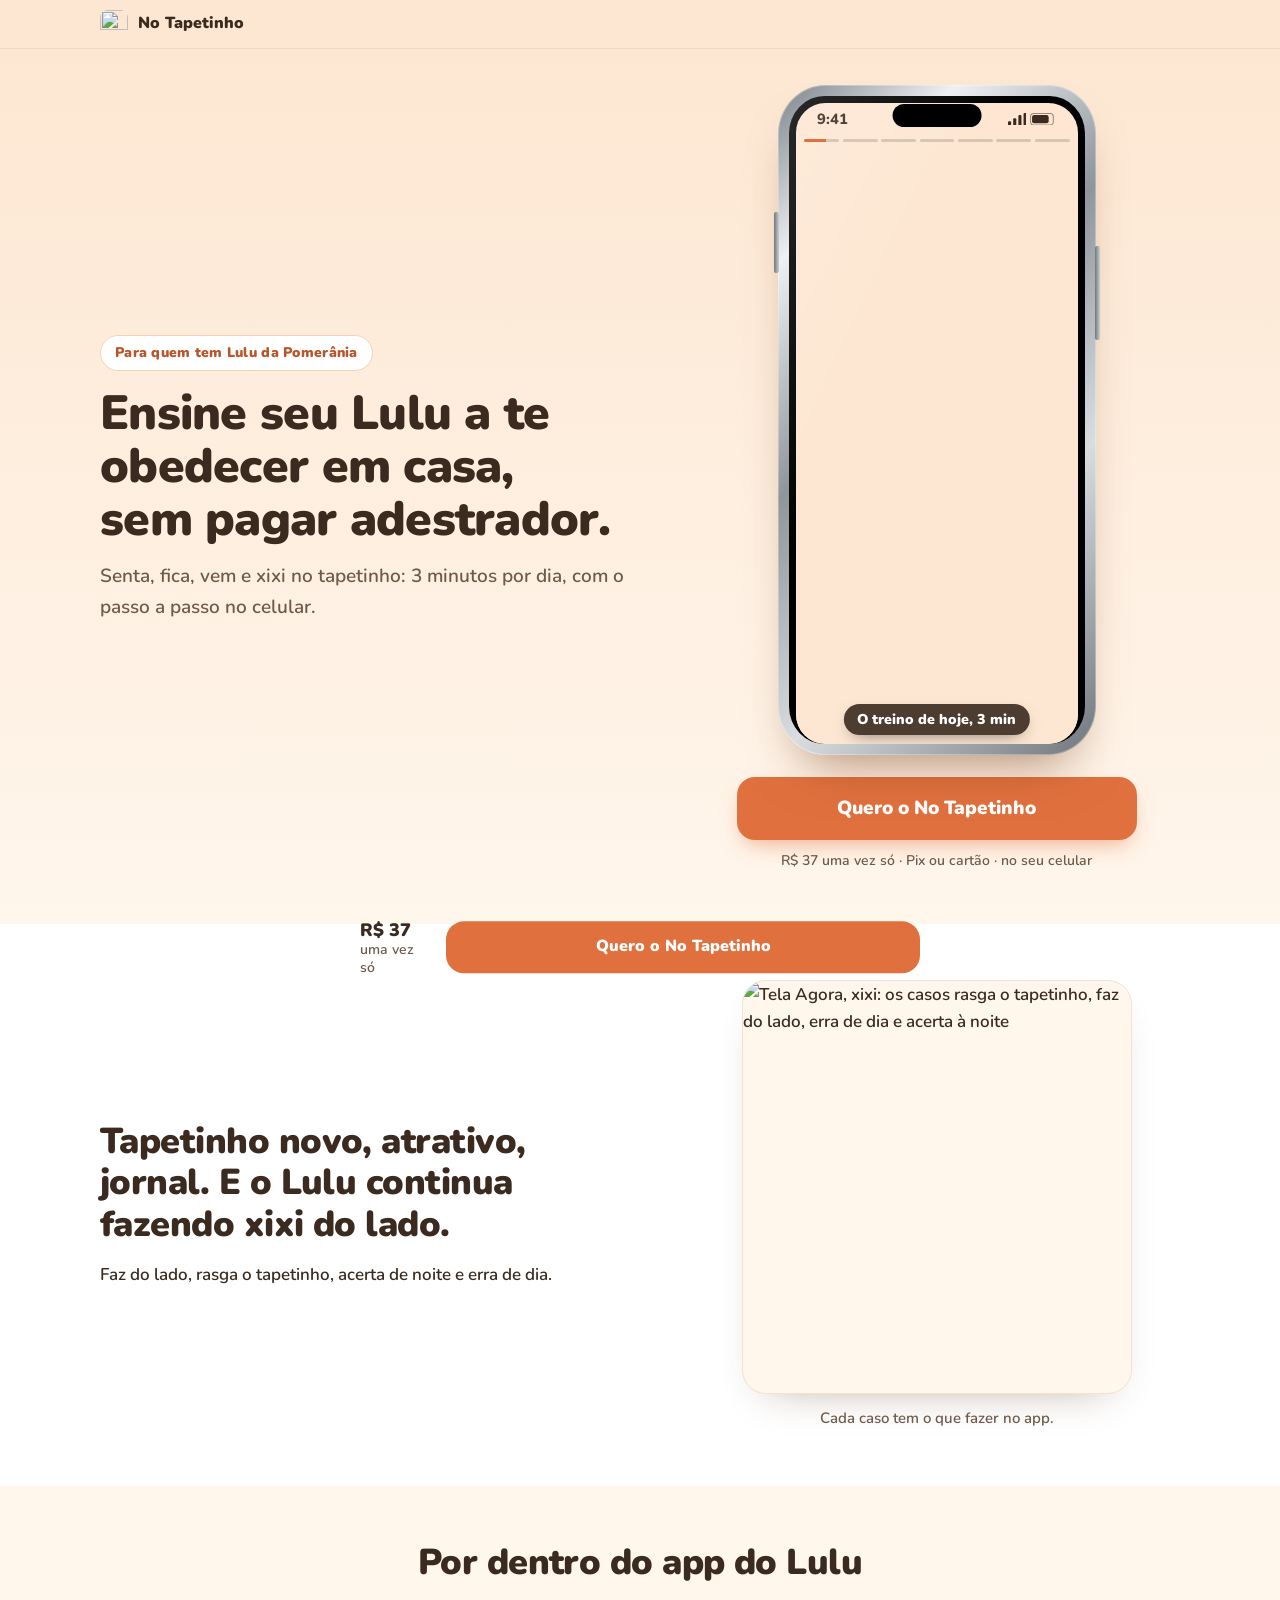
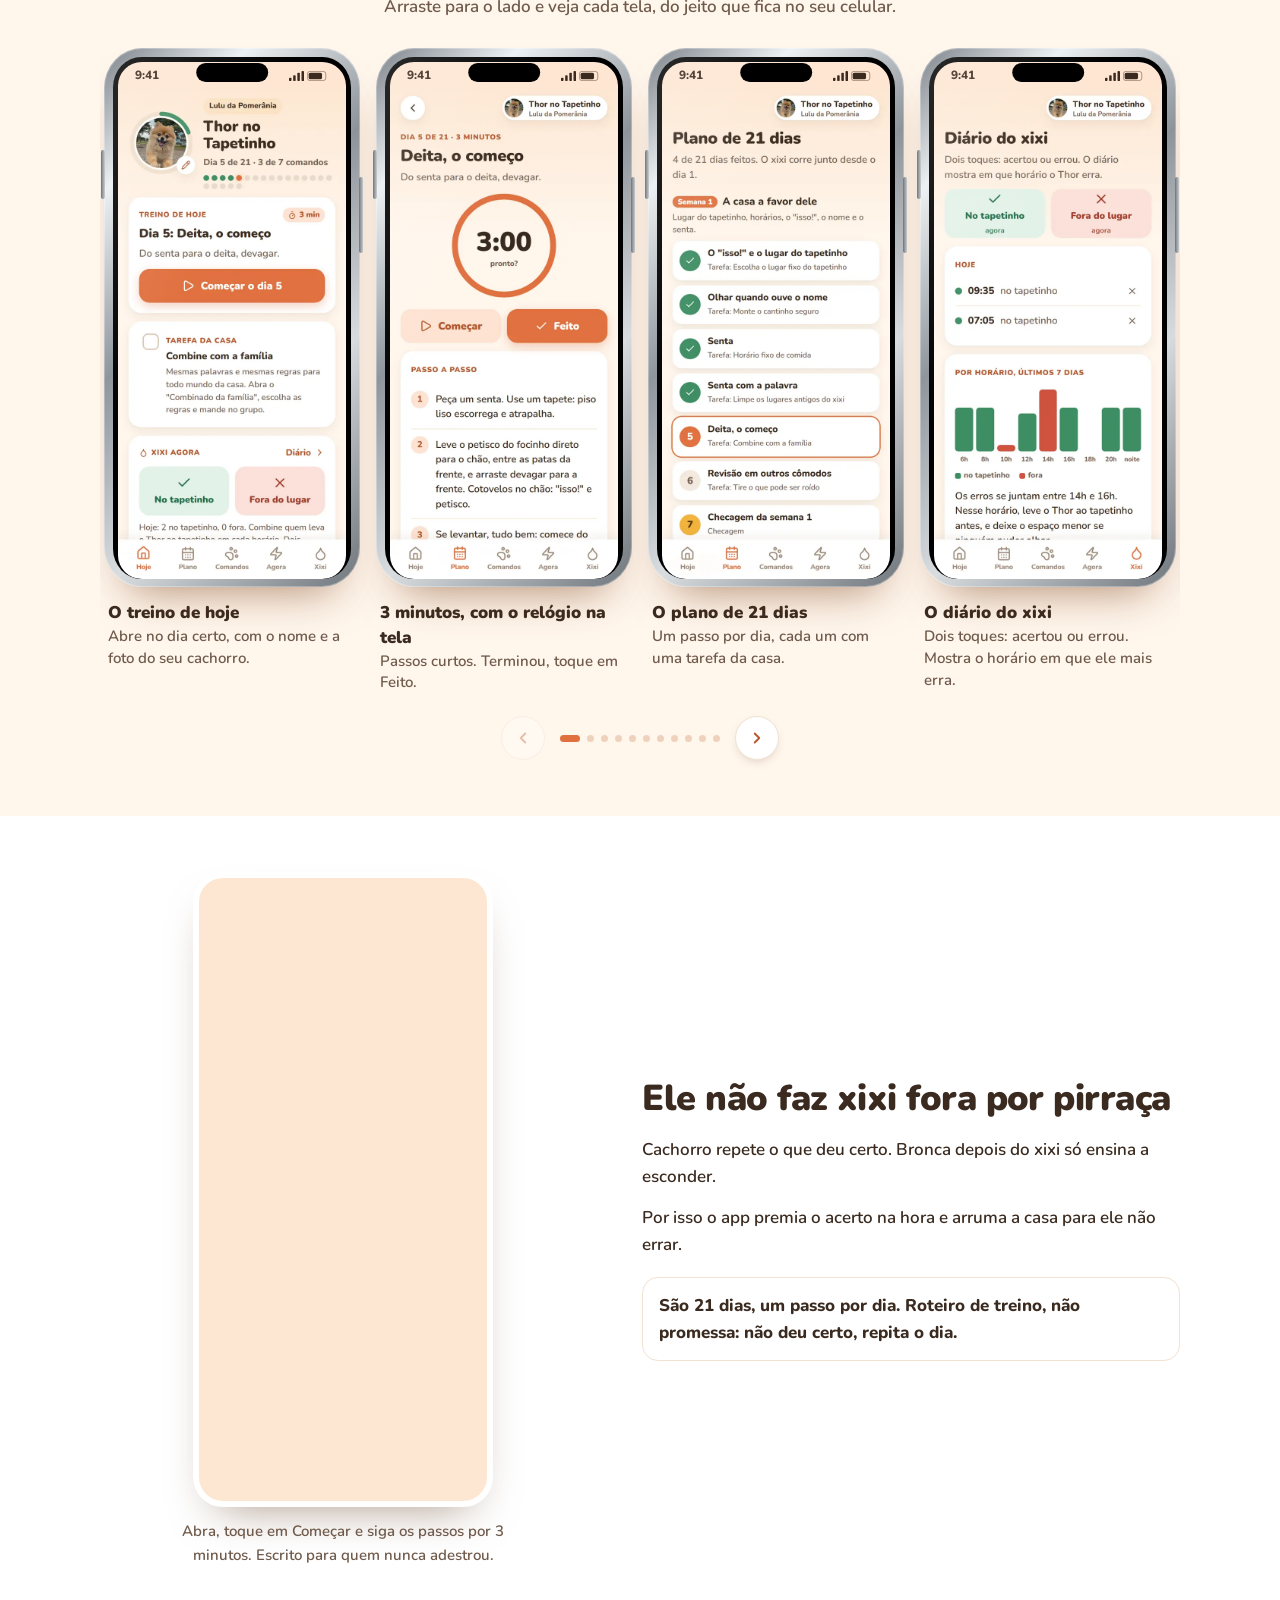
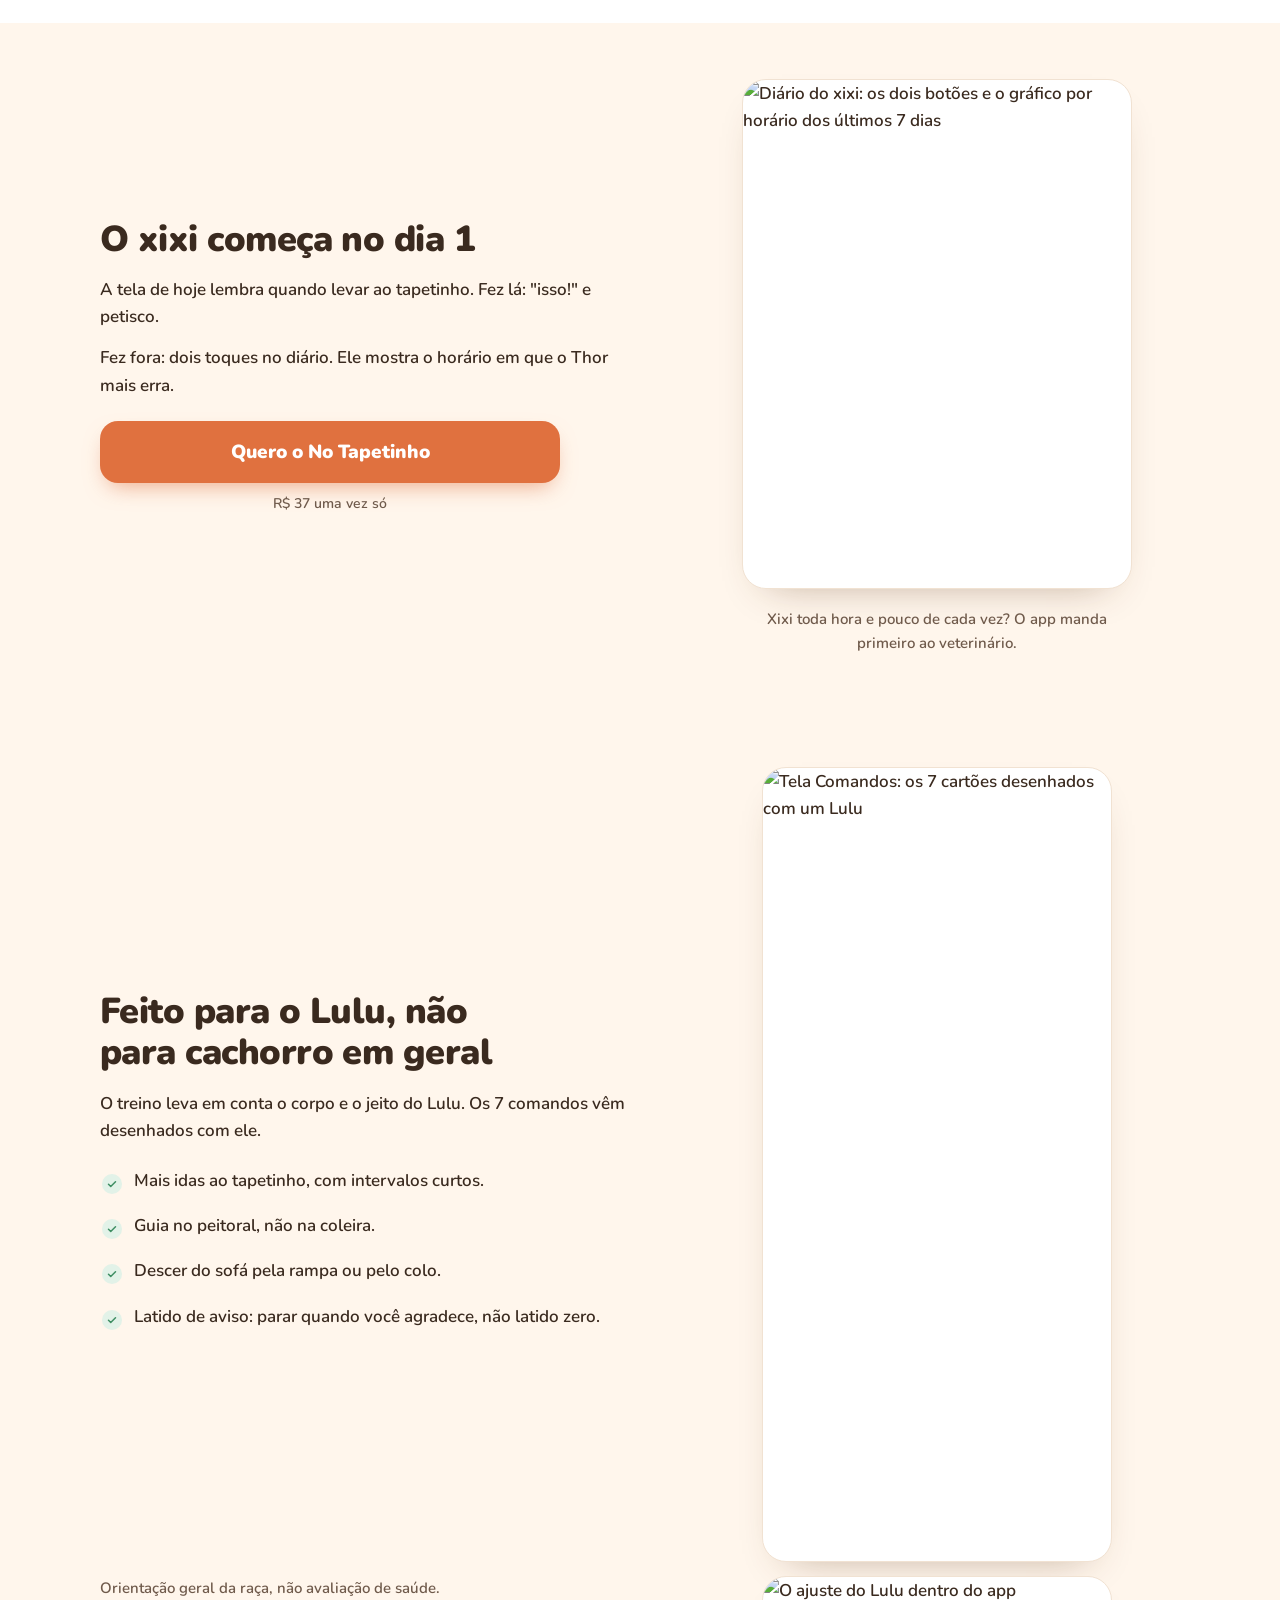
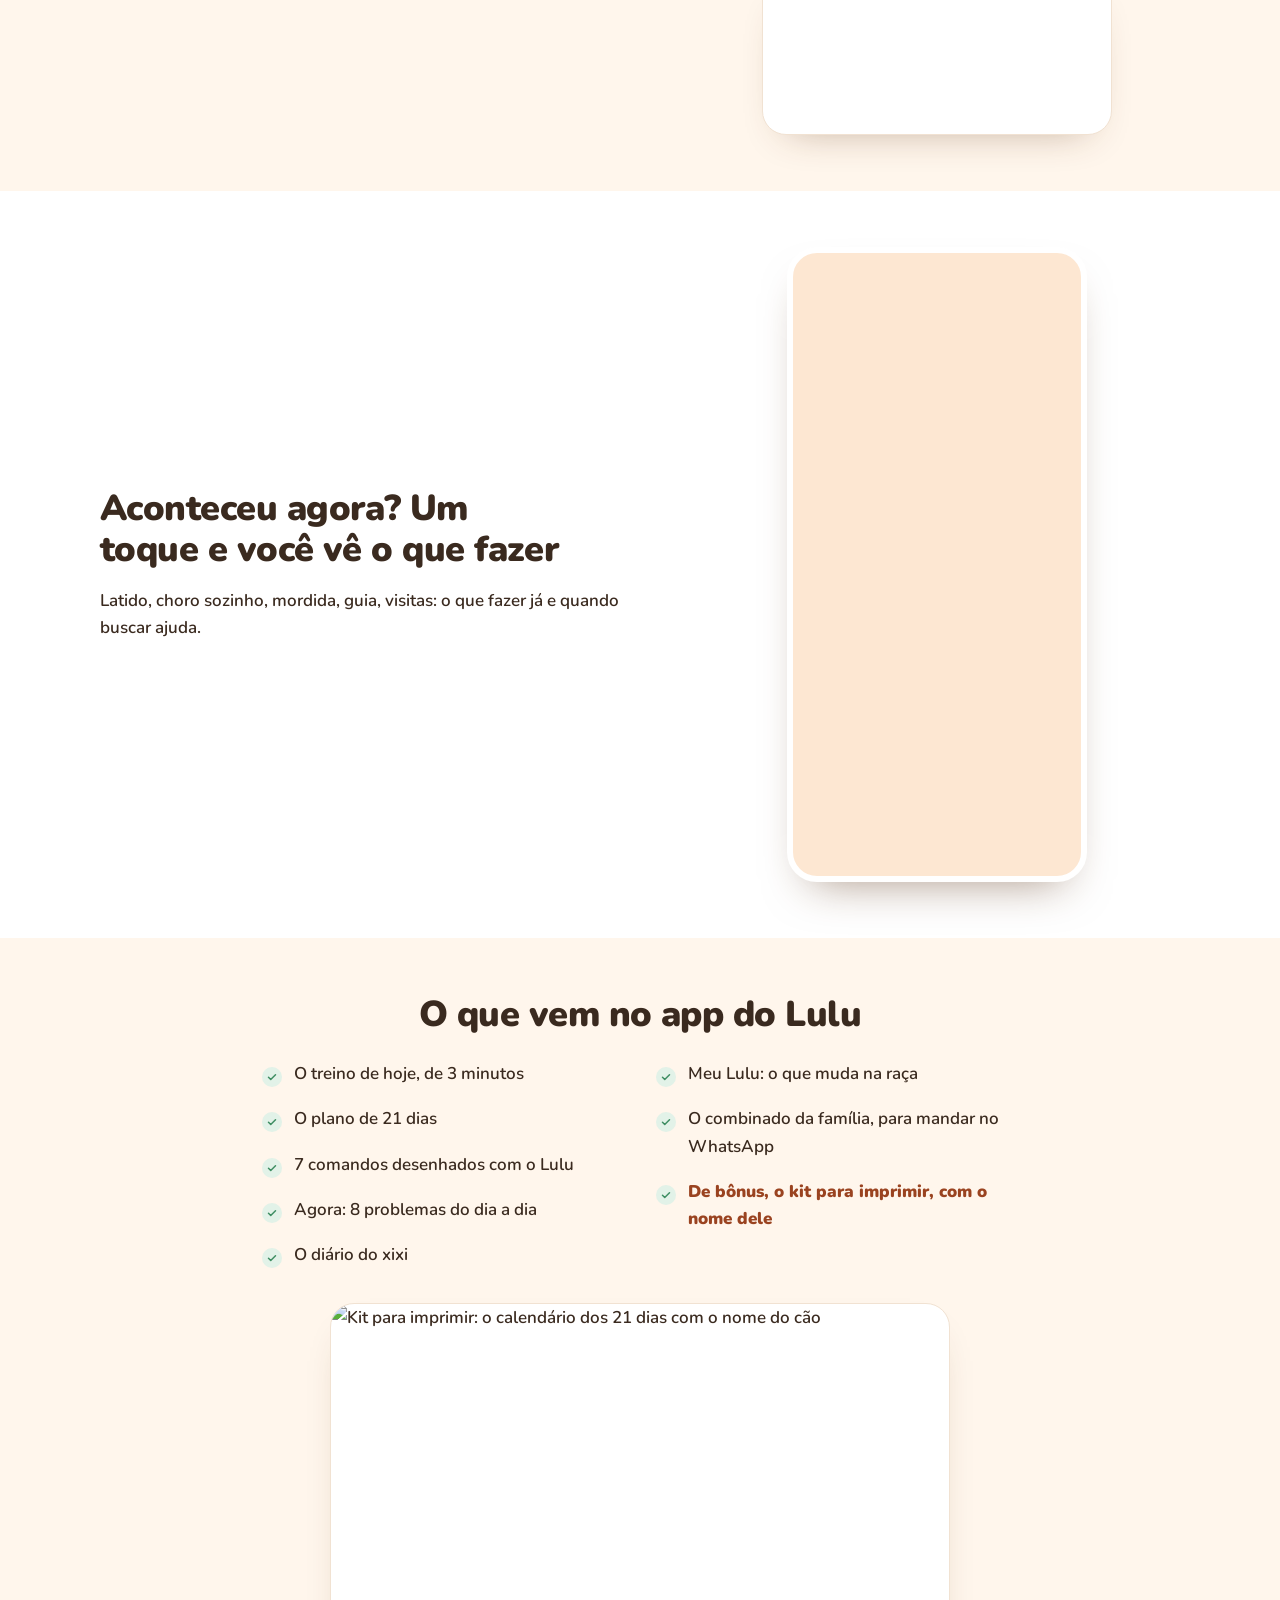
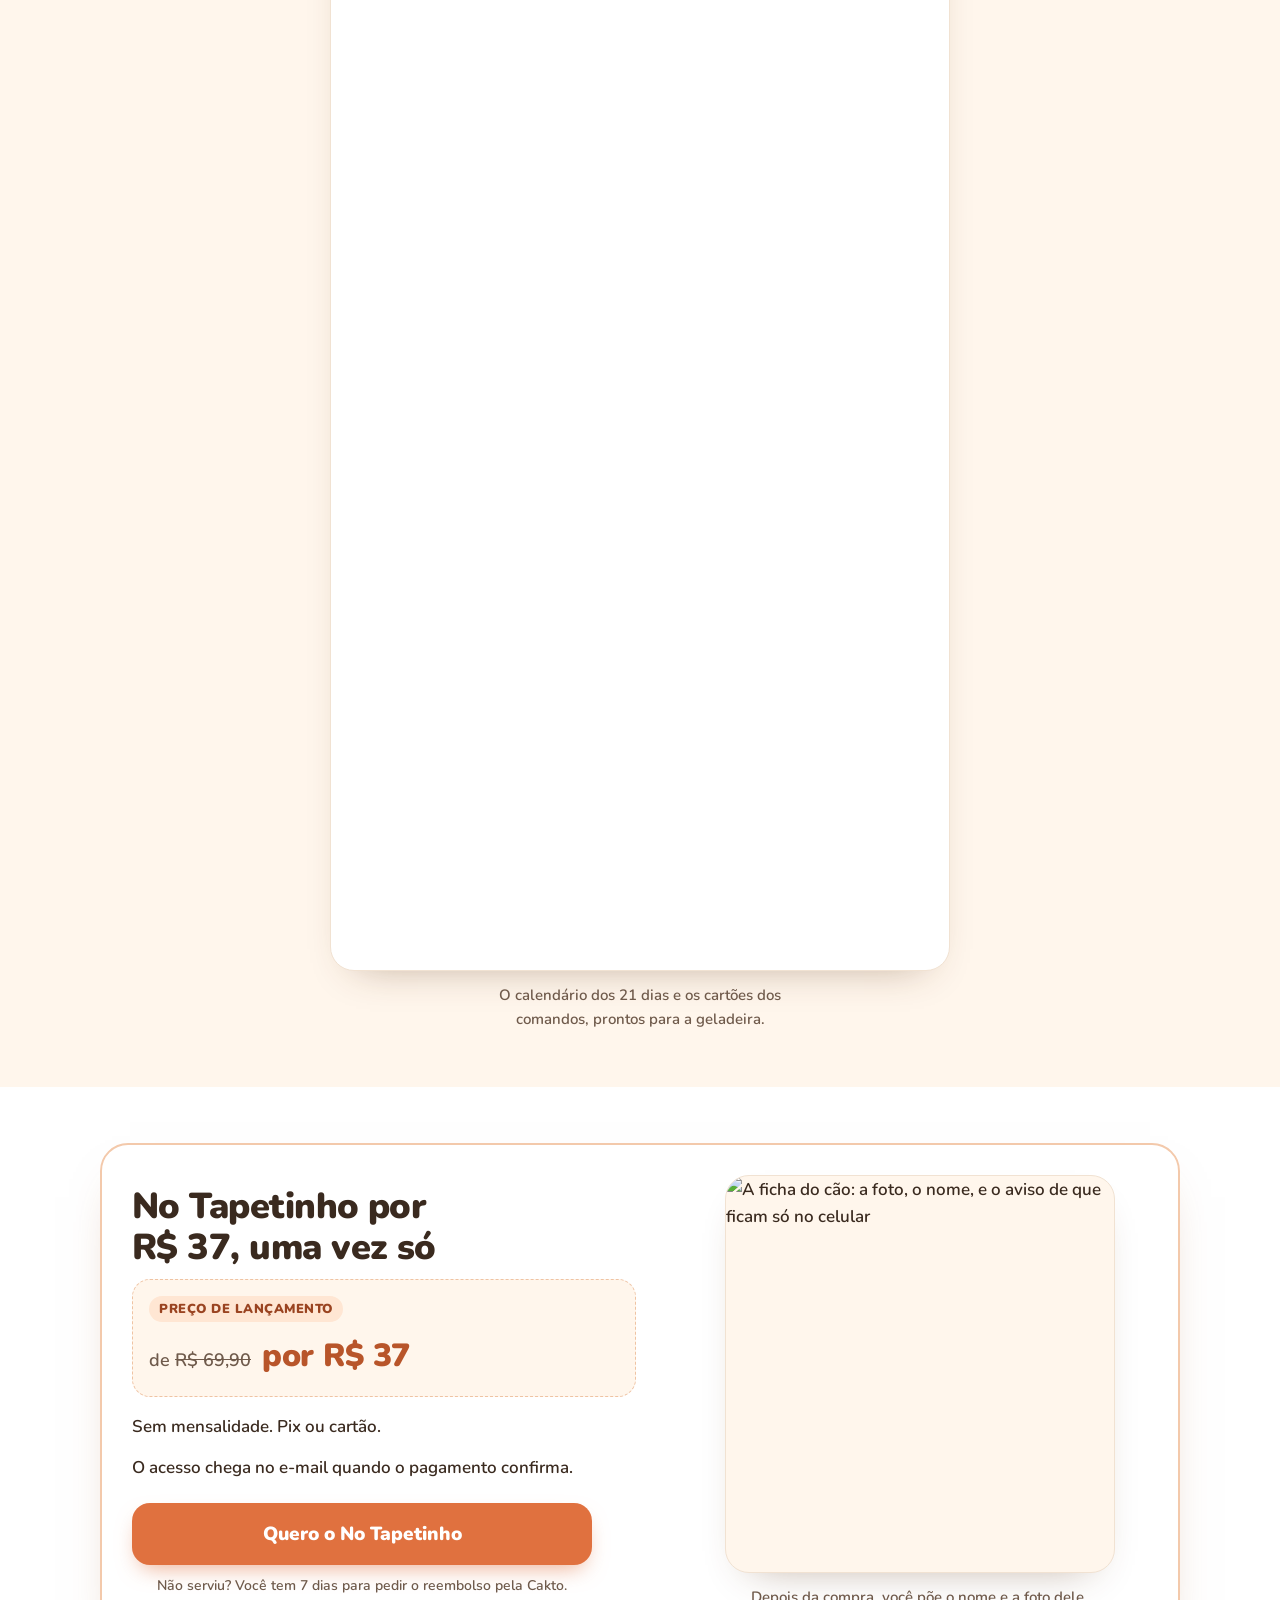
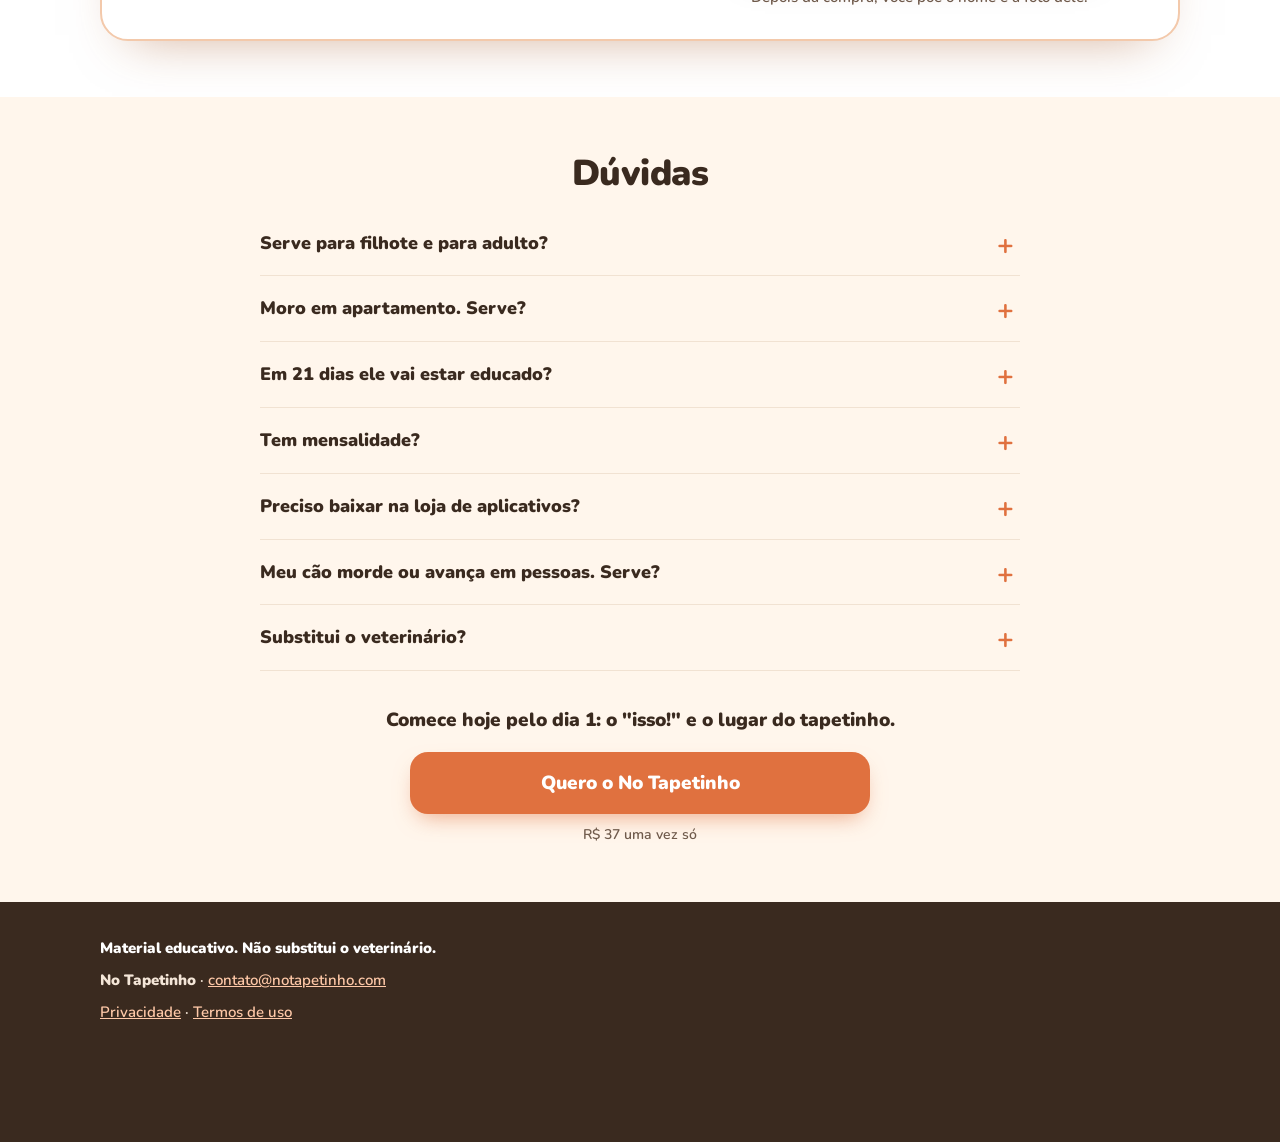
==== lulu/index.html @ 1a629ed8 "Headline de obediência, story do app no topo e trilho com 11 telas nas 4 raças" ====
<!doctype html>
<html lang="pt-BR">
<head>
<meta charset="utf-8">
<meta name="viewport" content="width=device-width, initial-scale=1">
<title>No Tapetinho · Lulu</title>
<meta name="description" content="Senta, fica, vem e xixi no tapetinho: 3 minutos por dia, com o passo a passo no celular.">
<link rel="icon" type="image/svg+xml" href="../img/favicon.svg">
<link rel="icon" type="image/png" sizes="32x32" href="../img/favicon-32.png">
<link rel="apple-touch-icon" sizes="180x180" href="../img/apple-touch-180.png">
<link rel="preload" as="image" href="../img/lulu/video-dia-capa.webp" fetchpriority="high">
<link rel="preconnect" href="https://fonts.googleapis.com"><link rel="preconnect" href="https://fonts.gstatic.com" crossorigin>
<link href="https://fonts.googleapis.com/css2?family=Nunito:wght@600;700;800;900&display=swap" rel="stylesheet">
<script>!function(f,b,e,v,n,t,s){if(f.fbq)return;n=f.fbq=function(){n.callMethod?n.callMethod.apply(n,arguments):n.queue.push(arguments)};if(!f._fbq)f._fbq=n;n.push=n;n.loaded=!0;n.version='2.0';n.queue=[];t=b.createElement(e);t.async=!0;t.src=v;s=b.getElementsByTagName(e)[0];s.parentNode.insertBefore(t,s)}(window,document,'script','https://connect.facebook.net/en_US/fbevents.js');fbq('init','4621816201469916');fbq('track','PageView');</script>
<noscript><img height="1" width="1" style="display:none" alt="" src="https://www.facebook.com/tr?id=4621816201469916&ev=PageView&noscript=1"></noscript>
<script async src="https://painel.labofertas.com/api/lp/script?k=7c65ca17fb0c624457cb6c87d1063a69"></script>
<link rel="stylesheet" href="../estilo.css">
</head>
<body>
<header class="barra"><div class="wrap"><img src="../img/icone-64.png" width="28" height="28" alt=""><span>No Tapetinho</span></div></header>
<main>
<section class="hero"><div class="wrap hero-grade">
 <div class="texto">
  <p class="chapeu">Para quem tem Lulu da Pomerânia</p>
  <h1>Ensine seu Lulu a te obedecer em casa, sem pagar adestrador.</h1>
  <p class="sub">Senta, fica, vem e xixi no tapetinho: 3 minutos por dia, com o passo a passo no celular.</p>
 </div>
 <div class="midia"><div class="story" data-story role="region" aria-roledescription="carrossel" aria-label="O app do Lulu por dentro, em 7 partes"><div class="cel"><div class="vetro"><span class="isola"></span><div class="stato"><span>9:41</span><i><svg viewBox="0 0 18 12" fill="currentColor" aria-hidden="true"><rect x="0" y="8" width="3" height="4" rx="1"/><rect x="5" y="5" width="3" height="7" rx="1"/><rect x="10" y="2" width="3" height="10" rx="1"/><rect x="15" y="0" width="3" height="12" rx="1"/></svg><svg viewBox="0 0 26 12" aria-hidden="true"><rect x=".5" y=".5" width="22" height="11" rx="3" fill="none" stroke="currentColor" opacity=".5"/><rect x="2" y="2" width="16" height="8" rx="2" fill="currentColor"/></svg></i></div>
  <div class="st-tela" tabindex="0" role="button" aria-label="Toque para avançar, segure para pausar">
   <div class="st-barras" aria-hidden="true"><i><b></b></i><i><b></b></i><i><b></b></i><i><b></b></i><i><b></b></i><i><b></b></i><i><b></b></i></div>
   <div class="st-parte on"><div class="st-zoom"><video class="st-midia" data-src="../video/lulu/dia.mp4" poster="../img/lulu/video-dia-capa.webp" width="540" height="1168" muted playsinline preload="none" disablepictureinpicture aria-label="Gravação do app: o dia 5 começa, o relógio conta 3 minutos, os passos aparecem e Feito"></video></div><span class="st-rot">O treino de hoje, 3 min</span></div>
   <div class="st-parte" data-dur="3200"><div class="st-zoom"><img class="st-midia" data-src="../img/lulu/tela-diario.webp" width="600" height="1298" decoding="async" alt="Diário do xixi: os botões No tapetinho e Fora do lugar e o gráfico por horário dos últimos 7 dias"><span class="st-realce" aria-hidden="true" style="left:3.6%;top:53.8%;width:92.8%;height:37.2%"></span></div><span class="st-rot">O xixi anotado em 2 toques</span></div>
   <div class="st-parte" data-dur="3200"><div class="st-zoom"><img class="st-midia" data-src="../img/lulu/tela-xixi.webp" width="600" height="1298" decoding="async" alt="Tela Xixi e cocô fora do lugar: o que fazer agora, em passos numerados"><span class="st-realce" aria-hidden="true" style="left:3.6%;top:15.9%;width:92.8%;height:61.9%"></span></div><span class="st-rot">Xixi fora? O que fazer</span></div>
   <div class="st-parte" data-dur="3200"><div class="st-zoom"><img class="st-midia" data-src="../img/lulu/tela-comandos.webp" width="600" height="1298" decoding="async" alt="Tela Comandos: os cartões desenhados com um Lulu, com os já aprendidos marcados"></div><span class="st-rot">7 comandos com o Lulu</span></div>
   <div class="st-parte" data-dur="3200"><div class="st-zoom"><img class="st-midia" data-src="../img/lulu/tela-senta.webp" width="600" height="1298" decoding="async" alt="Comando Senta: a ilustração e o passo a passo"><span class="st-realce" aria-hidden="true" style="left:3.6%;top:56.9%;width:92.8%;height:34.1%"></span></div><span class="st-rot">Passo a passo de cada um</span></div>
   <div class="st-parte"><div class="st-zoom"><video class="st-midia" data-src="../video/lulu/agora.mp4" poster="../img/lulu/video-agora-capa.webp" width="540" height="1168" muted playsinline preload="none" disablepictureinpicture aria-label="Gravação do app: tela Agora, toque em Late demais e o que fazer aparece"></video></div><span class="st-rot">Latiu? Um toque e pronto</span></div>
   <div class="st-parte" data-dur="3200"><div class="st-zoom"><img class="st-midia" data-src="../img/lulu/tela-kit.webp" width="600" height="1298" decoding="async" alt="Kit para imprimir: o calendário dos 21 dias com o nome e a foto do cão"><span class="st-realce" aria-hidden="true" style="left:3.6%;top:32.1%;width:92.8%;height:58.9%"></span></div><span class="st-rot">Bônus: kit para imprimir</span></div>
  </div></div></div></div></div>
 <div class="cta"><a class="btn" href="https://pay.cakto.com.br/4335byt" data-checkout="lulu">Quero o No Tapetinho</a><p class="micro">R$ 37 uma vez só · Pix ou cartão · no seu celular</p></div>
</div></section>

<section class="s-dor"><div class="wrap grade"><div class="texto"><h2>Tapetinho novo, atrativo, jornal. E o Lulu continua fazendo xixi do lado.</h2><p>Faz do lado, rasga o tapetinho, acerta de noite e erra de dia.</p></div><div class="midia"><figure class="legendada "><div class="shot"><img src="../img/lulu/casos.webp" width="756" height="802" alt="Tela Agora, xixi: os casos rasga o tapetinho, faz do lado, erra de dia e acerta à noite" loading="lazy" decoding="async"></div><figcaption>Cada caso tem o que fazer no app.</figcaption></figure></div></div></section>

<section class="s-telas claro"><div class="wrap">
 <h2 class="centro">Por dentro do app do Lulu</h2><p class="centro telas-p">Arraste para o lado e veja cada tela, do jeito que fica no seu celular.</p>
 <div class="trilho" data-trilho tabindex="0" role="region" aria-label="Telas do app do Lulu">
 <figure class="slide"><div class="cel"><div class="vetro"><span class="isola"></span><div class="stato"><span>9:41</span><i><svg viewBox="0 0 18 12" fill="currentColor" aria-hidden="true"><rect x="0" y="8" width="3" height="4" rx="1"/><rect x="5" y="5" width="3" height="7" rx="1"/><rect x="10" y="2" width="3" height="10" rx="1"/><rect x="15" y="0" width="3" height="12" rx="1"/></svg><svg viewBox="0 0 26 12" aria-hidden="true"><rect x=".5" y=".5" width="22" height="11" rx="3" fill="none" stroke="currentColor" opacity=".5"/><rect x="2" y="2" width="16" height="8" rx="2" fill="currentColor"/></svg></i></div><img class="schermo" src="../img/lulu/tela-hoje.webp" width="600" height="1298" loading="lazy" decoding="async" alt="Tela do app: O treino de hoje"></div></div><figcaption><b>O treino de hoje</b>Abre no dia certo, com o nome e a foto do seu cachorro.</figcaption></figure>
 <figure class="slide"><div class="cel"><div class="vetro"><span class="isola"></span><div class="stato"><span>9:41</span><i><svg viewBox="0 0 18 12" fill="currentColor" aria-hidden="true"><rect x="0" y="8" width="3" height="4" rx="1"/><rect x="5" y="5" width="3" height="7" rx="1"/><rect x="10" y="2" width="3" height="10" rx="1"/><rect x="15" y="0" width="3" height="12" rx="1"/></svg><svg viewBox="0 0 26 12" aria-hidden="true"><rect x=".5" y=".5" width="22" height="11" rx="3" fill="none" stroke="currentColor" opacity=".5"/><rect x="2" y="2" width="16" height="8" rx="2" fill="currentColor"/></svg></i></div><img class="schermo" src="../img/lulu/tela-sessao.webp" width="600" height="1298" loading="lazy" decoding="async" alt="Tela do app: 3 minutos, com o relógio na tela"></div></div><figcaption><b>3 minutos, com o relógio na tela</b>Passos curtos. Terminou, toque em Feito.</figcaption></figure>
 <figure class="slide"><div class="cel"><div class="vetro"><span class="isola"></span><div class="stato"><span>9:41</span><i><svg viewBox="0 0 18 12" fill="currentColor" aria-hidden="true"><rect x="0" y="8" width="3" height="4" rx="1"/><rect x="5" y="5" width="3" height="7" rx="1"/><rect x="10" y="2" width="3" height="10" rx="1"/><rect x="15" y="0" width="3" height="12" rx="1"/></svg><svg viewBox="0 0 26 12" aria-hidden="true"><rect x=".5" y=".5" width="22" height="11" rx="3" fill="none" stroke="currentColor" opacity=".5"/><rect x="2" y="2" width="16" height="8" rx="2" fill="currentColor"/></svg></i></div><img class="schermo" src="../img/lulu/tela-plano.webp" width="600" height="1298" loading="lazy" decoding="async" alt="Tela do app: O plano de 21 dias"></div></div><figcaption><b>O plano de 21 dias</b>Um passo por dia, cada um com uma tarefa da casa.</figcaption></figure>
 <figure class="slide"><div class="cel"><div class="vetro"><span class="isola"></span><div class="stato"><span>9:41</span><i><svg viewBox="0 0 18 12" fill="currentColor" aria-hidden="true"><rect x="0" y="8" width="3" height="4" rx="1"/><rect x="5" y="5" width="3" height="7" rx="1"/><rect x="10" y="2" width="3" height="10" rx="1"/><rect x="15" y="0" width="3" height="12" rx="1"/></svg><svg viewBox="0 0 26 12" aria-hidden="true"><rect x=".5" y=".5" width="22" height="11" rx="3" fill="none" stroke="currentColor" opacity=".5"/><rect x="2" y="2" width="16" height="8" rx="2" fill="currentColor"/></svg></i></div><img class="schermo" src="../img/lulu/tela-diario.webp" width="600" height="1298" loading="lazy" decoding="async" alt="Tela do app: O diário do xixi"></div></div><figcaption><b>O diário do xixi</b>Dois toques: acertou ou errou. Mostra o horário em que ele mais erra.</figcaption></figure>
 <figure class="slide"><div class="cel"><div class="vetro"><span class="isola"></span><div class="stato"><span>9:41</span><i><svg viewBox="0 0 18 12" fill="currentColor" aria-hidden="true"><rect x="0" y="8" width="3" height="4" rx="1"/><rect x="5" y="5" width="3" height="7" rx="1"/><rect x="10" y="2" width="3" height="10" rx="1"/><rect x="15" y="0" width="3" height="12" rx="1"/></svg><svg viewBox="0 0 26 12" aria-hidden="true"><rect x=".5" y=".5" width="22" height="11" rx="3" fill="none" stroke="currentColor" opacity=".5"/><rect x="2" y="2" width="16" height="8" rx="2" fill="currentColor"/></svg></i></div><img class="schermo" src="../img/lulu/tela-xixi.webp" width="600" height="1298" loading="lazy" decoding="async" alt="Tela do app: Xixi fora do lugar"></div></div><figcaption><b>Xixi fora do lugar</b>O que fazer na hora e o que treinar, caso a caso.</figcaption></figure>
 <figure class="slide"><div class="cel"><div class="vetro"><span class="isola"></span><div class="stato"><span>9:41</span><i><svg viewBox="0 0 18 12" fill="currentColor" aria-hidden="true"><rect x="0" y="8" width="3" height="4" rx="1"/><rect x="5" y="5" width="3" height="7" rx="1"/><rect x="10" y="2" width="3" height="10" rx="1"/><rect x="15" y="0" width="3" height="12" rx="1"/></svg><svg viewBox="0 0 26 12" aria-hidden="true"><rect x=".5" y=".5" width="22" height="11" rx="3" fill="none" stroke="currentColor" opacity=".5"/><rect x="2" y="2" width="16" height="8" rx="2" fill="currentColor"/></svg></i></div><img class="schermo" src="../img/lulu/tela-agora.webp" width="600" height="1298" loading="lazy" decoding="async" alt="Tela do app: Aconteceu agora?"></div></div><figcaption><b>Aconteceu agora?</b>Latido, choro sozinho, guia, mordida, visitas: um toque.</figcaption></figure>
 <figure class="slide"><div class="cel"><div class="vetro"><span class="isola"></span><div class="stato"><span>9:41</span><i><svg viewBox="0 0 18 12" fill="currentColor" aria-hidden="true"><rect x="0" y="8" width="3" height="4" rx="1"/><rect x="5" y="5" width="3" height="7" rx="1"/><rect x="10" y="2" width="3" height="10" rx="1"/><rect x="15" y="0" width="3" height="12" rx="1"/></svg><svg viewBox="0 0 26 12" aria-hidden="true"><rect x=".5" y=".5" width="22" height="11" rx="3" fill="none" stroke="currentColor" opacity=".5"/><rect x="2" y="2" width="16" height="8" rx="2" fill="currentColor"/></svg></i></div><img class="schermo" src="../img/lulu/tela-comandos.webp" width="600" height="1298" loading="lazy" decoding="async" alt="Tela do app: Os 7 comandos"></div></div><figcaption><b>Os 7 comandos</b>Desenhados com um Lulu. Marque os que ele já faz.</figcaption></figure>
 <figure class="slide"><div class="cel"><div class="vetro"><span class="isola"></span><div class="stato"><span>9:41</span><i><svg viewBox="0 0 18 12" fill="currentColor" aria-hidden="true"><rect x="0" y="8" width="3" height="4" rx="1"/><rect x="5" y="5" width="3" height="7" rx="1"/><rect x="10" y="2" width="3" height="10" rx="1"/><rect x="15" y="0" width="3" height="12" rx="1"/></svg><svg viewBox="0 0 26 12" aria-hidden="true"><rect x=".5" y=".5" width="22" height="11" rx="3" fill="none" stroke="currentColor" opacity=".5"/><rect x="2" y="2" width="16" height="8" rx="2" fill="currentColor"/></svg></i></div><img class="schermo" src="../img/lulu/tela-senta.webp" width="600" height="1298" loading="lazy" decoding="async" alt="Tela do app: Cada comando, passo a passo"></div></div><figcaption><b>Cada comando, passo a passo</b>Do senta ao vem, escrito para quem nunca adestrou.</figcaption></figure>
 <figure class="slide"><div class="cel"><div class="vetro"><span class="isola"></span><div class="stato"><span>9:41</span><i><svg viewBox="0 0 18 12" fill="currentColor" aria-hidden="true"><rect x="0" y="8" width="3" height="4" rx="1"/><rect x="5" y="5" width="3" height="7" rx="1"/><rect x="10" y="2" width="3" height="10" rx="1"/><rect x="15" y="0" width="3" height="12" rx="1"/></svg><svg viewBox="0 0 26 12" aria-hidden="true"><rect x=".5" y=".5" width="22" height="11" rx="3" fill="none" stroke="currentColor" opacity=".5"/><rect x="2" y="2" width="16" height="8" rx="2" fill="currentColor"/></svg></i></div><img class="schermo" src="../img/lulu/tela-raca.webp" width="600" height="1298" loading="lazy" decoding="async" alt="Tela do app: Meu Lulu"></div></div><figcaption><b>Meu Lulu</b>O que muda no treino por causa do corpo e do jeito da raça.</figcaption></figure>
 <figure class="slide"><div class="cel"><div class="vetro"><span class="isola"></span><div class="stato"><span>9:41</span><i><svg viewBox="0 0 18 12" fill="currentColor" aria-hidden="true"><rect x="0" y="8" width="3" height="4" rx="1"/><rect x="5" y="5" width="3" height="7" rx="1"/><rect x="10" y="2" width="3" height="10" rx="1"/><rect x="15" y="0" width="3" height="12" rx="1"/></svg><svg viewBox="0 0 26 12" aria-hidden="true"><rect x=".5" y=".5" width="22" height="11" rx="3" fill="none" stroke="currentColor" opacity=".5"/><rect x="2" y="2" width="16" height="8" rx="2" fill="currentColor"/></svg></i></div><img class="schermo" src="../img/lulu/tela-kit.webp" width="600" height="1298" loading="lazy" decoding="async" alt="Tela do app: Bônus: o kit para imprimir"></div></div><figcaption><b>Bônus: o kit para imprimir</b>O calendário dos 21 dias e os cartões, com o nome dele.</figcaption></figure>
 <figure class="slide"><div class="cel"><div class="vetro"><span class="isola"></span><div class="stato"><span>9:41</span><i><svg viewBox="0 0 18 12" fill="currentColor" aria-hidden="true"><rect x="0" y="8" width="3" height="4" rx="1"/><rect x="5" y="5" width="3" height="7" rx="1"/><rect x="10" y="2" width="3" height="10" rx="1"/><rect x="15" y="0" width="3" height="12" rx="1"/></svg><svg viewBox="0 0 26 12" aria-hidden="true"><rect x=".5" y=".5" width="22" height="11" rx="3" fill="none" stroke="currentColor" opacity=".5"/><rect x="2" y="2" width="16" height="8" rx="2" fill="currentColor"/></svg></i></div><img class="schermo" src="../img/lulu/tela-familia.webp" width="600" height="1298" loading="lazy" decoding="async" alt="Tela do app: O combinado da família"></div></div><figcaption><b>O combinado da família</b>As mesmas palavras para todo mundo da casa, para mandar no grupo.</figcaption></figure>
 </div>
 <div class="pontos" data-pontos></div>
</div></section>

<section class="s-dia"><div class="wrap tri inv"><div class="ta"><h2>Ele não faz xixi fora por pirraça</h2><p>Cachorro repete o que deu certo. Bronca depois do xixi só ensina a esconder.</p><p>Por isso o app premia o acerto na hora e arruma a casa para ele não errar.</p></div><div class="tm"><figure class="legendada"><div class="tela-video"><video muted loop playsinline preload="none" width="540" height="1168" poster="../img/lulu/video-dia-capa.webp" data-src="../video/lulu/dia.mp4" aria-label="Gravação do app: o dia 5 começa, o relógio conta 3 minutos, Feito, e o dia 6 aparece para amanhã"></video></div><figcaption>Abra, toque em Começar e siga os passos por 3 minutos. Escrito para quem nunca adestrou.</figcaption></figure></div><div class="tb"><p class="plano-linha">São 21 dias, um passo por dia. Roteiro de treino, não promessa: não deu certo, repita o dia.</p></div></div></section>

<section class="s-xixi claro"><div class="wrap tri"><div class="ta"><h2>O xixi começa no dia 1</h2><p>A tela de hoje lembra quando levar ao tapetinho. Fez lá: &quot;isso!&quot; e petisco.</p><p>Fez fora: dois toques no diário. Ele mostra o horário em que o Thor mais erra.</p></div><div class="tm"><div class="pilha"><figure class="shot "><img src="../img/lulu/diario.webp" width="756" height="990" alt="Diário do xixi: os dois botões e o gráfico por horário dos últimos 7 dias" loading="lazy" decoding="async"></figure><p class="menor">Xixi toda hora e pouco de cada vez? O app manda primeiro ao veterinário.</p></div></div><div class="tb"><div class="cta"><a class="btn" href="https://pay.cakto.com.br/4335byt" data-checkout="lulu">Quero o No Tapetinho</a><p class="micro">R$ 37 uma vez só</p></div></div></div></section>

<section class="s-raca claro"><div class="wrap raca-grade">
 <div class="ra">
  <h2>Feito para o Lulu, não para cachorro em geral</h2><p>O treino leva em conta o corpo e o jeito do Lulu. Os 7 comandos vêm desenhados com ele.</p>
 </div>
 <div class="rm1"><figure class="shot alto"><img src="../img/lulu/comandos.webp" width="756" height="1723" alt="Tela Comandos: os 7 cartões desenhados com um Lulu" loading="lazy" decoding="async"></figure></div>
 <div class="rb"><ul class="lista-ok"><li>Mais idas ao tapetinho, com intervalos curtos.</li><li>Guia no peitoral, não na coleira.</li><li>Descer do sofá pela rampa ou pelo colo.</li><li>Latido de aviso: parar quando você agradece, não latido zero.</li></ul></div>
 <div class="rm2"><figure class="shot "><img src="../img/lulu/nota-raca.webp" width="756" height="340" alt="O ajuste do Lulu dentro do app" loading="lazy" decoding="async"></figure></div>
 <div class="rc"><p class="menor">Orientação geral da raça, não avaliação de saúde.</p></div>
</div></section>

<section class="s-agora"><div class="wrap grade"><div class="texto"><h2>Aconteceu agora? Um toque e você vê o que fazer</h2><p>Latido, choro sozinho, mordida, guia, visitas: o que fazer já e quando buscar ajuda.</p></div><div class="midia"><figure class="legendada"><div class="tela-video"><video muted loop playsinline preload="none" width="540" height="1168" poster="../img/lulu/video-agora-capa.webp" data-src="../video/lulu/agora.mp4" aria-label="Gravação do app: tela Agora, toque em Late demais e o que fazer agora aparece"></video></div></figure></div></div></section>

<section class="s-vem claro"><div class="wrap">
 <h2 class="centro">O que vem no app do Lulu</h2>
 <ul class="lista-ok colunas"><li>O treino de hoje, de 3 minutos</li><li>O plano de 21 dias</li><li>7 comandos desenhados com o Lulu</li><li>Agora: 8 problemas do dia a dia</li><li>O diário do xixi</li><li>Meu Lulu: o que muda na raça</li><li>O combinado da família, para mandar no WhatsApp</li><li class="bonus">De bônus, o kit para imprimir, com o nome dele</li></ul>
 <figure class="legendada largo"><div class="shot"><img src="../img/lulu/kit.webp" width="756" height="1548" alt="Kit para imprimir: o calendário dos 21 dias com o nome do cão" loading="lazy" decoding="async"></div><figcaption>O calendário dos 21 dias e os cartões dos comandos, prontos para a geladeira.</figcaption></figure>
</div></section>

<section class="s-oferta" id="oferta"><div class="wrap tri caixa-oferta">
 <div class="ta"><h2>No Tapetinho por R$ 37, uma vez só</h2>
  <div class="preco-bloco"><p class="lancamento">Preço de lançamento</p><p class="preco-linha">de <s><span class="sr">preço cheio </span>R$ 69,90</s> <strong>por R$ 37</strong></p></div>
  <p>Sem mensalidade. Pix ou cartão.</p><p>O acesso chega no e-mail quando o pagamento confirma.</p></div>
 <div class="tm"><figure class="legendada "><div class="shot"><img src="../img/lulu/ficha.webp" width="756" height="773" alt="A ficha do cão: a foto, o nome, e o aviso de que ficam só no celular" loading="lazy" decoding="async"></div><figcaption>Depois da compra, você põe o nome e a foto dele.</figcaption></figure></div>
 <div class="tb"><div class="cta"><a class="btn" href="https://pay.cakto.com.br/4335byt" data-checkout="lulu">Quero o No Tapetinho</a><p class="micro">Não serviu? Você tem 7 dias para pedir o reembolso pela Cakto.</p></div></div>
</div></section>

<section class="s-faq claro"><div class="wrap estreito"><h2 class="centro">Dúvidas</h2>
<details><summary>Serve para filhote e para adulto?</summary><p>Sim, o plano começa do zero. Para os 90 primeiros dias, há um adicional opcional no pagamento.</p></details>
<details><summary>Moro em apartamento. Serve?</summary><p>Sim. O treino é na sala, com o tapetinho. A rua só entra na semana 3.</p></details>
<details><summary>Em 21 dias ele vai estar educado?</summary><p>Os 21 dias são o roteiro do treino, não prazo de resultado. Cada cão tem o seu ritmo.</p></details>
<details><summary>Tem mensalidade?</summary><p>Não, R$ 37 uma vez só. No pagamento aparecem adicionais opcionais; só entram se você marcar.</p></details>
<details><summary>Preciso baixar na loja de aplicativos?</summary><p>Não. O app abre pelo link do e-mail, no navegador do celular.</p></details>
<details><summary>Meu cão morde ou avança em pessoas. Serve?</summary><p>Para mordida de brincadeira, sim. Se morde pessoas ou pode machucar, procure um profissional de comportamento.</p></details>
<details><summary>Substitui o veterinário?</summary><p>Não. É material educativo, e o app avisa quando é caso de veterinário.</p></details>
<div class="fecho centro"><p class="fecho-linha"><strong>Comece hoje pelo dia 1: o &quot;isso!&quot; e o lugar do tapetinho.</strong></p><div class="cta"><a class="btn" href="https://pay.cakto.com.br/4335byt" data-checkout="lulu">Quero o No Tapetinho</a><p class="micro">R$ 37 uma vez só</p></div></div>
</div></section>
</main>
<footer><div class="wrap">
 <p class="aviso">Material educativo. Não substitui o veterinário.</p>
 <p><strong>No Tapetinho</strong> · <a href="mailto:contato@notapetinho.com">contato@notapetinho.com</a></p>
 <p class="links"><a href="../privacidade/">Privacidade</a> · <a href="../termos/">Termos de uso</a></p>
</div></footer>
<div class="barra-compra" aria-hidden="true" inert><div class="dentro"><p class="preco-bc"><strong>R$ 37</strong> uma vez só</p><a class="btn" href="https://pay.cakto.com.br/4335byt" data-checkout="lulu" tabindex="-1">Quero o No Tapetinho</a></div></div>
<script>
/* repassa a query (UTMs e fbclid) para o checkout */
(function(){var q=location.search.slice(1);if(!q)return;document.querySelectorAll('a[data-checkout]').forEach(function(a){if(!/^https?:/.test(a.getAttribute('href')))return;a.href+=(a.href.indexOf('?')<0?'?':'&')+q;});})();
/* barra de compra fixa: aparece quando nenhum dos botões principais está na tela, some quando algum aparece.
   O hero inteiro conta como botão (o do hero fica abaixo do celular): enquanto o hero está na tela, a barra não entra */
(function(){var bar=document.querySelector('.barra-compra'),vis=new Set();if(!bar||!('IntersectionObserver' in window))return;
var alvos=[document.querySelector('.hero')].concat([].slice.call(document.querySelectorAll('main .cta .btn')));
var io=new IntersectionObserver(function(es){es.forEach(function(e){if(e.isIntersecting)vis.add(e.target);else vis.delete(e.target);});var on=vis.size===0;
bar.classList.toggle('on',on);bar.inert=!on;bar.setAttribute('aria-hidden',String(!on));bar.querySelector('a').tabIndex=on?0:-1;});
alvos.forEach(function(a){if(a)io.observe(a);});})();
/* o celular do hero em partes, estilo Stories (o mesmo da Lucro na Mão). Cada print dura 3,2 s; o vídeo dura o vídeo.
   Toque avança, segurar pausa, setas do teclado; loop; para fora da tela ou com a aba escondida; cada parte carrega a seguinte.
   Com "reduzir movimento": parado na primeira tela, sem vídeo */
(function(){var reduz=window.matchMedia&&matchMedia('(prefers-reduced-motion: reduce)').matches;
document.querySelectorAll('[data-story]').forEach(function(st){
var partes=[].slice.call(st.querySelectorAll('.st-parte')),barras=[].slice.call(st.querySelectorAll('.st-barras b')),tela=st.querySelector('.st-tela');
var n=partes.length,atual=0,gasto=0,ultimo=0,segurando=false,fora=false,escondida=false;
function carregar(p){if(!p)return;var md=p.querySelector('[data-src]');if(md&&!md.getAttribute('src')){md.src=md.dataset.src;if(md.tagName==='VIDEO')md.preload='auto';}}
if(reduz){st.classList.add('parado');var im=partes[1];partes.forEach(function(p,k){p.classList.toggle('on',k===1);});carregar(im);return;}
function video(i){return partes[i].querySelector('video');}
function tocar(v){var pr=v.play();if(pr&&pr.catch)pr.catch(function(){v.dataset.falhou='1';});}
function mostrar(i){var antes=atual;partes.forEach(function(p,k){p.classList.toggle('on',k===i);p.classList.toggle('foi',k===antes&&k!==i);var v=video(k);if(v&&k!==i)v.pause();});
barras.forEach(function(b,k){b.style.width=k<i?'100%':'0%';});atual=i;gasto=0;carregar(partes[i]);carregar(partes[(i+1)%n]);
var v=video(i);if(v&&!v.dataset.falhou){try{v.currentTime=0;}catch(e){}if(!fora&&!escondida)tocar(v);}}
function proximo(){mostrar((atual+1)%n);}function anterior(){mostrar((atual-1+n)%n);}
function parado(){return segurando||fora||escondida;}
function quadro(tm){requestAnimationFrame(quadro);var dt=ultimo?Math.min(tm-ultimo,100):0;ultimo=tm;if(parado())return;var v=video(atual),fr;
if(v&&!v.dataset.falhou){if(v.readyState<2||!v.duration){gasto+=dt;if(gasto>3000)v.dataset.falhou='1';return;}if(v.paused&&!v.ended)tocar(v);fr=v.currentTime/v.duration;if(v.ended||fr>=0.995){proximo();return;}}
else{gasto+=dt;fr=gasto/(+partes[atual].dataset.dur||3200);if(fr>=1){proximo();return;}}
barras[atual].style.width=(Math.min(fr,1)*100)+'%';}
function pausar(sim){var v=video(atual);if(v&&!v.dataset.falhou){if(sim)v.pause();else if(!parado())tocar(v);}}
var timer=0,apertou=false;
tela.addEventListener('pointerdown',function(e){if(e.button>0)return;apertou=true;timer=setTimeout(function(){segurando=true;pausar(true);},200);});
function soltar(av){clearTimeout(timer);if(!apertou)return;apertou=false;if(segurando){segurando=false;pausar(false);}else if(av)proximo();}
tela.addEventListener('pointerup',function(){soltar(true);});tela.addEventListener('pointercancel',function(){soltar(false);});tela.addEventListener('pointerleave',function(){soltar(false);});
tela.addEventListener('contextmenu',function(e){e.preventDefault();});
tela.addEventListener('keydown',function(e){if(e.key==='ArrowRight'||e.key==='Enter'||e.key===' '){e.preventDefault();proximo();}else if(e.key==='ArrowLeft'){e.preventDefault();anterior();}});
if('IntersectionObserver' in window)new IntersectionObserver(function(es){fora=!es[0].isIntersecting;pausar(fora);},{threshold:0.2}).observe(st);
document.addEventListener('visibilitychange',function(){escondida=document.hidden;pausar(escondida);});
mostrar(0);requestAnimationFrame(quadro);});})();
/* trilho das telas: pontos que acompanham, setas, pontos clicáveis e arraste com o mouse (o dedo desliza nativo) */
(function(){document.querySelectorAll('[data-trilho]').forEach(function(t){var pts=t.nextElementSibling,cs=t.children;if(!pts||!pts.hasAttribute('data-pontos'))return;
for(var i=0;i<cs.length;i++)pts.appendChild(document.createElement('i'));
function idx(){var passo=cs.length>1?cs[1].offsetLeft-cs[0].offsetLeft:1;return t.scrollLeft+t.clientWidth>=t.scrollWidth-4?cs.length-1:Math.round(t.scrollLeft/passo);}
function ir(k){k=Math.max(0,Math.min(cs.length-1,k));t.scrollTo({left:cs[k].offsetLeft-cs[0].offsetLeft,behavior:'smooth'});}
function seta(c,r,d){var b=document.createElement('button');b.type='button';b.className=c;b.setAttribute('aria-label',r);b.innerHTML='<svg viewBox="0 0 24 24" aria-hidden="true"><path d="'+d+'"/></svg>';return b;}
var ant=seta('ant','Tela anterior','M15 6l-6 6 6 6'),prox=seta('prox','Próxima tela','M9 6l6 6-6 6');pts.insertBefore(ant,pts.firstChild);pts.appendChild(prox);
function marca(){var n=idx();[].forEach.call(pts.querySelectorAll('i'),function(p,k){p.classList.toggle('on',k===n);});ant.disabled=t.scrollLeft<=4;prox.disabled=t.scrollLeft+t.clientWidth>=t.scrollWidth-4;}
ant.addEventListener('click',function(){ir(idx()-1);});prox.addEventListener('click',function(){ir(idx()+1);});
[].forEach.call(pts.querySelectorAll('i'),function(p,k){p.addEventListener('click',function(){ir(k);});});
t.addEventListener('scroll',function(){requestAnimationFrame(marca);},{passive:true});window.addEventListener('resize',marca);marca();
var x0=0,s0=0,mv=false,arr=false;
t.addEventListener('pointerdown',function(e){if(e.pointerType!=='mouse'||e.button!==0)return;x0=e.clientX;s0=t.scrollLeft;mv=true;arr=false;});
window.addEventListener('pointermove',function(e){if(!mv)return;var dx=e.clientX-x0;if(!arr&&Math.abs(dx)>6){arr=true;t.classList.add('arrastando');}if(arr)t.scrollLeft=s0-dx;});
window.addEventListener('pointerup',function(){if(!mv)return;mv=false;if(arr){t.classList.remove('arrastando');var passo=cs.length>1?cs[1].offsetLeft-cs[0].offsetLeft:1;ir(Math.round(t.scrollLeft/passo));}});
});})();
/* gravações do app: carregam e tocam só quando aparecem na tela (mudas, em loop) */
(function(){var vs=document.querySelectorAll('video[data-src]');if(!('IntersectionObserver' in window)){vs.forEach(function(v){v.src=v.dataset.src;});return;}
var io=new IntersectionObserver(function(es){es.forEach(function(e){var v=e.target;if(e.isIntersecting){if(!v.src){v.src=v.dataset.src;}v.play().catch(function(){});}else if(v.src){v.pause();}});},{rootMargin:'200px 0px'});
vs.forEach(function(v){io.observe(v);});})();
</script>
</body>
</html>
---- estilo.css ----
:root{--creme:#FFF6EC;--pessego:#FDE7D2;--pessego2:#FDE3D2;--terracota:#E0713F;--terracota2:#B8552A;--tinta:#3A2A1F;--suave:#6F5A4B;--linha:#F1E2D2;--verde:#3E8E63;--verde2:#E2F2E8;--erro:#CF5340;--erro2:#FBE1DB;--sol2:#FDF1D6}
*{box-sizing:border-box}
html{-webkit-text-size-adjust:100%;scroll-behavior:smooth}
body{margin:0;background:#fff;color:var(--tinta);font:600 17px/1.6 Nunito,system-ui,-apple-system,"Segoe UI",Roboto,sans-serif;overflow-x:hidden}
h1,h2,h3,p,ul,ol,figure{margin:0}
h1,h2{font-weight:900;letter-spacing:-.015em;text-wrap:balance}
h1{font-size:clamp(30px,4.4vw,48px);line-height:1.1}
h2{font-size:clamp(26px,3.2vw,36px);line-height:1.15;margin-bottom:16px}
p+p,p+ul,p+ol,ul+p,ol+p{margin-top:14px}
strong{font-weight:900}
a{color:var(--terracota2)}
img,video{display:block;max-width:100%;height:auto}
.wrap{width:min(1080px,100% - 36px);margin:0 auto}
.estreito{width:min(760px,100% - 36px)}
.centro{text-align:center}
section{padding:56px 0}
section.claro{background:var(--creme)}
.grade{display:grid;grid-template-columns:1.05fr .95fr;gap:56px;align-items:center}
.grade.inv .texto{order:2}.grade.inv .midia{order:1}
/* barra da marca */
.barra{background:var(--pessego);border-bottom:1px solid #F6D6BC}
.barra .wrap{display:flex;align-items:center;gap:10px;height:48px;font-weight:900;font-size:16px}
.barra img{border-radius:8px}
/* hero */
.hero{padding:36px 0 52px;background:linear-gradient(180deg,var(--pessego) 0,var(--creme) 100%)}
.chapeu{display:inline-block;background:#fff;border:1px solid #F3D3B8;color:var(--terracota2);font-size:14px;font-weight:900;letter-spacing:.02em;padding:6px 14px;border-radius:99px;margin-bottom:16px}
.sub{font-size:19px;color:var(--suave);margin-top:16px;max-width:560px}
.celular{width:100%;max-width:330px;margin:0 auto;filter:drop-shadow(0 28px 34px rgba(120,60,20,.22))}
/* hero: texto, depois o celular grande, depois o botão (decisão de produto). No computador, o texto fica à esquerda e o celular
   com o botão logo abaixo dele, à direita */
.hero-grade{display:grid;grid-template-columns:1.05fr .95fr;grid-template-areas:"texto midia" "texto cta";column-gap:56px;align-items:center}
.hero-grade>.texto{grid-area:texto}.hero-grade>.midia{grid-area:midia}.hero-grade>.cta{grid-area:cta;margin:22px auto 0;width:100%;max-width:400px}
/* botão */
.cta{margin-top:26px;max-width:460px}
.btn{display:flex;align-items:center;justify-content:center;min-height:62px;padding:16px 24px;border-radius:18px;background:var(--terracota);color:#fff;font-size:19px;font-weight:900;text-decoration:none;text-align:center;box-shadow:0 10px 22px -8px rgba(224,113,63,.6);transition:transform .15s,background .15s}
.btn:hover{background:var(--terracota2);transform:translateY(-1px)}
.btn:active{transform:translateY(1px)}
.micro{margin-top:10px !important;font-size:14px;color:var(--suave);text-align:center}
/* mídia */
.midia{display:flex;justify-content:center}
.shot{background:var(--creme);border:1px solid var(--linha);border-radius:24px;overflow:hidden;box-shadow:0 18px 40px -26px rgba(90,50,20,.45);max-width:390px;width:100%}
.claro .shot{background:#fff}
.shot img{width:100%}
.shot.alto{max-width:350px}
.pilha{display:grid;gap:18px;width:100%;max-width:390px}
.tela-video{width:min(300px,78vw);border-radius:30px;overflow:hidden;border:6px solid #fff;box-shadow:0 22px 46px -24px rgba(90,50,20,.55);background:var(--pessego)}
.tela-video video{width:100%;aspect-ratio:540/1168;object-fit:cover}
/* trilho "Por dentro do app": as telas inteiras num celular realista, uma por vez (no estilo da Lucro na Mão) */
.telas-p{color:var(--suave);margin-top:-6px !important}
.trilho{display:flex;gap:16px;overflow-x:auto;scroll-snap-type:x mandatory;scroll-padding:0 18px;padding:18px 18px 16px;margin:10px -18px 0;scrollbar-width:none;cursor:grab}
.trilho::-webkit-scrollbar{display:none}
.trilho.arrastando{cursor:grabbing;scroll-snap-type:none;user-select:none}
.trilho.arrastando *{pointer-events:none}
.trilho:focus-visible{outline:3px solid var(--terracota);outline-offset:-3px;border-radius:12px}
.slide{flex:0 0 74%;max-width:290px;scroll-snap-align:start;margin:0}
.slide figcaption{padding:14px 4px 0;font-size:15px;line-height:1.45;color:var(--suave)}
.slide figcaption b{display:block;font-size:17px;font-weight:900;color:var(--tinta)}
.cel{container-type:inline-size;position:relative;border-radius:15%/7.4%;padding:3.4%;
 background:linear-gradient(135deg,#7c838a,#eef1f3 18%,#8e959b 42%,#d9dde0 68%,#6f767c);
 box-shadow:0 26px 44px -24px rgba(120,60,20,.6),inset 0 0 0 1px rgba(255,255,255,.3)}
.cel::before,.cel::after{content:"";position:absolute;width:1.6%;border-radius:2px;background:linear-gradient(90deg,#6f767c,#c9ced2)}
.cel::before{left:-1.2%;top:19%;height:9%}.cel::after{right:-1.2%;top:24%;height:14%}
.cel .vetro{position:relative;border-radius:12%/5.8%;overflow:hidden;background:#000;padding:2.4% 2.4% 0}
.cel .vetro::after{content:"";position:absolute;inset:0;background:linear-gradient(115deg,rgba(255,255,255,.16),rgba(255,255,255,0) 38%);pointer-events:none}
.cel .isola{position:absolute;top:2.6cqw;left:50%;transform:translateX(-50%);width:30%;height:8cqw;border-radius:99px;background:#000;z-index:2}
.cel .stato{display:flex;justify-content:space-between;align-items:center;padding:3cqw 7cqw 2.4cqw;font:800 5cqw/1 Nunito,system-ui,sans-serif;color:var(--tinta);background:#FEE6D3;border-radius:10cqw 10cqw 0 0}
.cel .stato i{display:flex;gap:1.4cqw;align-items:center}
.cel .stato svg{height:4.2cqw;width:auto}
.cel .schermo{display:block;width:100%;height:auto;border-radius:0 0 10cqw 10cqw}
.pontos{display:flex;justify-content:center;align-items:center;flex-wrap:wrap;gap:7px;margin-top:6px}
.pontos i{width:7px;height:7px;border-radius:50%;background:#EFD2BD;cursor:pointer;transition:.2s}
.pontos i.on{width:20px;border-radius:4px;background:var(--terracota)}
.pontos button{width:44px;height:44px;flex:0 0 44px;margin:0 8px;padding:0;border-radius:50%;border:1px solid var(--linha);background:#fff;display:grid;place-items:center;cursor:pointer;box-shadow:0 4px 12px -6px rgba(90,50,20,.35)}
.pontos button svg{width:18px;height:18px;fill:none;stroke:var(--terracota2);stroke-width:2.4;stroke-linecap:round;stroke-linejoin:round}
.pontos button:disabled{opacity:.35;cursor:default;box-shadow:none}
@media (min-width:861px){.trilho{margin:10px 0 0;padding:18px 4px 16px;scroll-padding:0 4px}.slide{flex:0 0 calc((100% - 48px)/4);max-width:none}}
@media (prefers-reduced-motion:reduce){.pontos i{transition:none}}
/* o celular do hero em partes, estilo Stories (como o da Lucro na Mão). 2,17 = altura do celular / largura (aro, barra e tela 390x844) */
.story{width:min(330px,84vw);margin:0 auto}
@media (min-width:861px){.story{width:min(330px,calc((100svh - 210px) / 2.17))}}
.story .cel{box-shadow:0 30px 50px -24px rgba(120,60,20,.6),inset 0 0 0 1px rgba(255,255,255,.3)}
.st-tela{position:relative;aspect-ratio:390/844;overflow:hidden;border-radius:0 0 10cqw 10cqw;background:var(--pessego);cursor:pointer;touch-action:pan-y;-webkit-user-select:none;user-select:none;-webkit-touch-callout:none;-webkit-tap-highlight-color:transparent}
.st-tela:focus-visible{outline:3px solid var(--terracota);outline-offset:-5px}
.st-parte{position:absolute;inset:0;opacity:0;transform:translateX(7%);pointer-events:none;transition:opacity .5s ease,transform .55s cubic-bezier(.2,.7,.2,1)}
.st-parte.on{opacity:1;transform:none}
.st-parte.foi{transform:translateX(-7%)}
.st-zoom{position:absolute;inset:0}
.st-midia{display:block;width:100%;height:100%;max-width:none;object-fit:cover;object-position:top;background:var(--pessego)}
.st-realce{position:absolute;border-radius:3.4cqw;opacity:0;transform:scale(.96);box-shadow:0 0 0 .8cqw var(--terracota),0 0 0 2.8cqw rgba(224,113,63,.18);transition:opacity .45s ease .55s,transform .45s ease .55s}
.st-parte.on .st-realce{opacity:1;transform:none}
.st-barras{position:absolute;top:1.8cqw;left:2.8cqw;right:2.8cqw;display:flex;gap:1.2cqw;z-index:3;pointer-events:none}
.st-barras i{flex:1;height:.9cqw;min-height:2.5px;border-radius:9px;background:rgba(58,42,31,.18);overflow:hidden}
.st-barras b{display:block;height:100%;width:0;background:var(--terracota)}
.st-rot{position:absolute;left:50%;bottom:3cqw;transform:translateX(-50%);z-index:3;white-space:nowrap;font:900 4.8cqw/1.2 Nunito,system-ui,sans-serif;color:#fff;background:rgba(58,42,31,.9);padding:2.4cqw 4.6cqw;border-radius:99px;box-shadow:0 6px 18px -8px rgba(0,0,0,.6);pointer-events:none}
.story.parado .st-barras{display:none}
@media (prefers-reduced-motion:reduce){.st-parte,.st-realce{transition:none}}
/* listas */
.lista-ok{list-style:none;padding:0}
.lista-ok li{position:relative;padding:9px 0 9px 34px}
.lista-ok li:before{content:'';position:absolute;left:2px;top:16px;width:20px;height:20px;border-radius:50%;background:var(--verde2) url("data:image/svg+xml,%3Csvg xmlns='http://www.w3.org/2000/svg' viewBox='0 0 24 24' fill='none' stroke='%233E8E63' stroke-width='3' stroke-linecap='round' stroke-linejoin='round'%3E%3Cpath d='M5 12.5l4.5 4.5L19 7.5'/%3E%3C/svg%3E") center/12px no-repeat}
/* oferta */
.caixa-oferta{background:#fff;border:2px solid #F3C9AB;border-radius:28px;padding:30px;box-shadow:0 24px 50px -30px rgba(160,80,30,.5)}
/* versão 2: seções em três partes (texto, mídia, fecho do texto) */
.tri{display:grid;grid-template-columns:1.05fr .95fr;grid-template-areas:"a m" "b m";column-gap:56px;align-items:center}
.tri.inv{grid-template-columns:.95fr 1.05fr;grid-template-areas:"m a" "m b"}
.tri>.ta{grid-area:a;align-self:end}.tri>.tm{grid-area:m;display:flex;justify-content:center}.tri>.tb{grid-area:b;align-self:start}
.tri>.tb .cta{margin-top:22px}
.raca-grade{display:grid;grid-template-columns:1.05fr .95fr;grid-template-areas:"a m1" "b m1" "c m2";column-gap:56px;row-gap:14px;align-items:start}
.raca-grade>.ra{grid-area:a;align-self:end}.raca-grade>.rb{grid-area:b}.raca-grade>.rc{grid-area:c}
.raca-grade>.rm1{grid-area:m1;display:flex;justify-content:center}.raca-grade>.rm2{grid-area:m2;display:flex;justify-content:center}
.raca-grade .shot{max-width:350px}
.legendada{display:flex;flex-direction:column;align-items:center;gap:12px;width:100%;max-width:390px;margin:0 auto}
.legendada figcaption{font-size:15px;color:var(--suave);text-align:center;max-width:340px}
.legendada.largo{max-width:620px;margin-top:26px}
.legendada.largo .shot{max-width:none}
.menor{font-size:15px;color:var(--suave)}
.pilha .menor{text-align:center;margin:0 !important}
.plano-linha{margin-top:18px !important;padding:14px 16px;border-radius:16px;background:#fff;border:1px solid var(--linha);font-weight:800}
.colunas{columns:2;column-gap:28px;max-width:760px;margin:6px auto 0}
.colunas li{break-inside:avoid}
.colunas li.bonus{font-weight:900;color:#9A4320}
.caixa-oferta .ta h2{margin-bottom:10px}
.preco-bloco{margin:4px 0 16px;padding:14px 16px;border-radius:18px;background:var(--creme);border:1px dashed #EFC3A3}
.lancamento{display:inline-block;margin:0;font-size:13px;font-weight:900;letter-spacing:.04em;text-transform:uppercase;color:#9A4320;background:#FFE6D3;padding:3px 10px;border-radius:99px}
.preco-linha{margin:8px 0 0 !important;font-size:18px;color:var(--suave)}
.preco-linha s{color:var(--suave)}
.preco-linha strong{font-size:32px;color:var(--terracota2);margin-left:6px;letter-spacing:-.01em}
.sr{position:absolute;width:1px;height:1px;padding:0;margin:-1px;overflow:hidden;clip:rect(0,0,0,0);white-space:nowrap;border:0}
.fecho{margin-top:34px}
.fecho-linha{font-size:19px}
.fecho .cta{margin:16px auto 0}
/* faq */
details{border-bottom:1px solid var(--linha)}
summary{list-style:none;cursor:pointer;position:relative;padding:18px 40px 18px 0;font-weight:900;font-size:18px}
summary::-webkit-details-marker{display:none}
summary:after{content:'+';position:absolute;right:6px;top:12px;font-size:28px;color:var(--terracota);font-weight:700}
details[open] summary:after{content:'−'}
details p{padding:0 0 18px;color:var(--suave)}
/* rodapé */
footer{padding:34px 0 calc(118px + env(safe-area-inset-bottom));background:var(--tinta);color:#F4E6D8;font-size:15px}
footer p+p{margin-top:8px}
footer a{color:#FFC9A8}
.aviso{font-weight:900;color:#fff}
/* barra de compra fixa (celular e computador): entra por baixo, sem mexer no layout; respeita a área segura do iPhone */
.barra-compra{position:fixed;left:0;right:0;bottom:0;z-index:30;background:rgba(255,255,255,.97);border-top:1px solid var(--linha);box-shadow:0 -10px 26px -20px rgba(90,50,20,.55);padding:10px 16px calc(10px + env(safe-area-inset-bottom));transform:translateY(110%);visibility:hidden;transition:transform .25s ease,visibility 0s linear .25s}
.barra-compra.on{transform:none;visibility:visible;transition:transform .25s ease}
.barra-compra .dentro{max-width:560px;margin:0 auto;display:flex;align-items:center;gap:14px}
.barra-compra .preco-bc{margin:0;font-size:14px;line-height:1.25;color:var(--suave);width:min-content;min-width:72px}
.barra-compra .preco-bc strong{display:block;font-size:18px;color:var(--tinta)}
.barra-compra .btn{flex:1;min-height:52px;margin:0;padding:10px 14px;font-size:16px;box-shadow:none}
@media (prefers-reduced-motion:reduce){.barra-compra,.barra-compra.on{transition:none}}
/* páginas simples */
.simples h1{margin-bottom:18px}.simples h2{font-size:22px;margin:26px 0 8px}
.escolha{list-style:none;padding:0;display:grid;grid-template-columns:repeat(2,1fr);gap:14px}
.escolha a{display:flex;flex-direction:column;align-items:center;gap:10px;padding:18px;border-radius:22px;background:var(--creme);border:1px solid var(--linha);text-decoration:none;color:var(--tinta);font-weight:900;text-align:center}
@media (max-width:860px){
  section{padding:40px 0}
  .grade{grid-template-columns:1fr;gap:28px}
  .grade.inv .texto,.grade.inv .midia{order:0}
  .hero{padding:22px 0 36px}
  .hero-grade{grid-template-columns:1fr;grid-template-areas:"texto" "midia" "cta"}
  .hero-grade>.midia{margin-top:24px}
  .hero-grade>.cta{max-width:none;margin-top:22px}
  .celular{max-width:none}
  .sub{font-size:17px}
  .cta{max-width:none}
  .tri,.tri.inv{grid-template-columns:1fr;grid-template-areas:"a" "m" "b";row-gap:22px}
  .raca-grade{grid-template-columns:1fr;grid-template-areas:"a" "m1" "b" "m2" "c";row-gap:18px}
  .colunas{columns:1}
  .caixa-oferta{padding:24px 20px}
}
/* raiz: destino da bio (marca.md); sem barra de compra, então o rodapé não precisa da folga de baixo */
.raiz footer{padding-bottom:calc(34px + env(safe-area-inset-bottom))}
.raiz footer .aviso{opacity:.8}
.rz-topo{padding:30px 0 22px;background:linear-gradient(180deg,var(--pessego) 0,var(--creme) 100%)}
.rz-topo h1{font-size:clamp(28px,4.4vw,44px);margin:0}
.rz-topo .sub{margin-top:12px;font-size:18px}
.rz-linhas{list-style:none;padding:0;margin:18px 0 0;display:grid;gap:10px}
.rz-linhas li{display:flex;align-items:center;gap:12px;font-size:16px;line-height:1.35}
.rz-ic{flex:none;width:40px;height:40px;border-radius:12px;background:#fff;color:var(--terracota);display:flex;align-items:center;justify-content:center;box-shadow:0 1px 2px rgba(90,50,20,.06),0 4px 12px rgba(90,50,20,.07)}
.rz-ic svg{width:22px;height:22px}
.rz-racas{padding:26px 0 8px;background:var(--creme)}
.rz-racas h2{margin:0}
.rz-linha{color:var(--suave);margin-top:6px}
.rz-cartoes{list-style:none;padding:0;margin:16px 0 0;display:grid;grid-template-columns:repeat(2,minmax(0,1fr));gap:12px}
.rz-cartoes a{display:flex;flex-direction:column;align-items:center;height:100%;padding:12px 10px 14px;border-radius:22px;background:#fff;border:1px solid var(--linha);box-shadow:0 1px 2px rgba(90,50,20,.05),0 6px 16px rgba(90,50,20,.06);text-decoration:none;color:var(--tinta);text-align:center;transition:transform .15s,box-shadow .15s}
.rz-cartoes a:hover{transform:translateY(-2px);box-shadow:0 2px 4px rgba(90,50,20,.06),0 10px 22px rgba(90,50,20,.1)}
.rz-cartoes a:focus-visible{outline:3px solid var(--terracota);outline-offset:3px}
.rz-cartoes img{width:min(136px,100%);height:auto;aspect-ratio:1}
.rz-cartoes strong{font-weight:900;font-size:17px;line-height:1.2;margin-top:4px}
.rz-cta{margin-top:auto;padding-top:6px;color:var(--terracota2);font-weight:900;font-size:14.5px;line-height:1.3}
.rz-cta::after{content:"\00a0\203A"}
.rz-outra{padding:26px 0 34px;background:var(--creme)}
.rz-outra h3{font-size:20px;font-weight:900}
.rz-outra p{margin-top:6px;color:var(--suave)}
.rz-outra a{color:var(--terracota2);font-weight:800;overflow-wrap:anywhere}
@media(min-width:760px){.rz-topo{padding:52px 0 34px}.rz-cartoes{grid-template-columns:repeat(4,minmax(0,1fr))}}
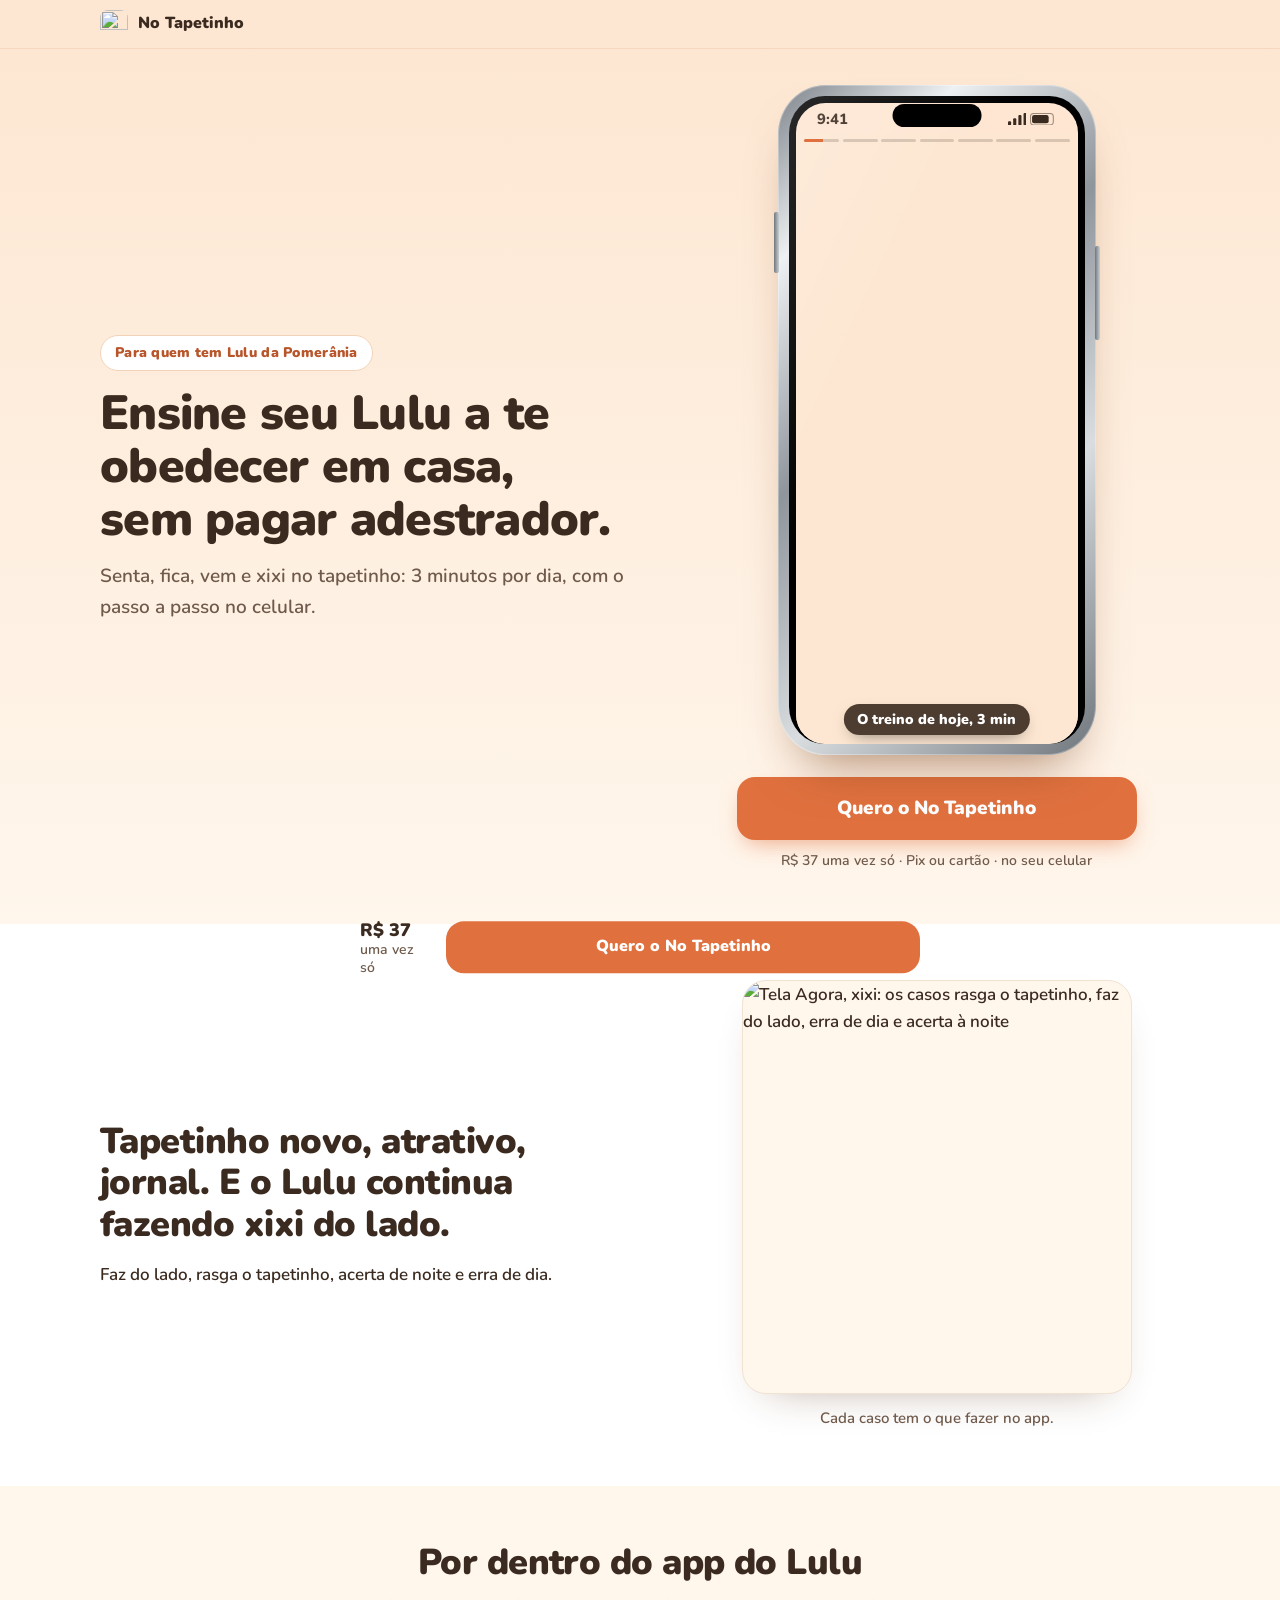
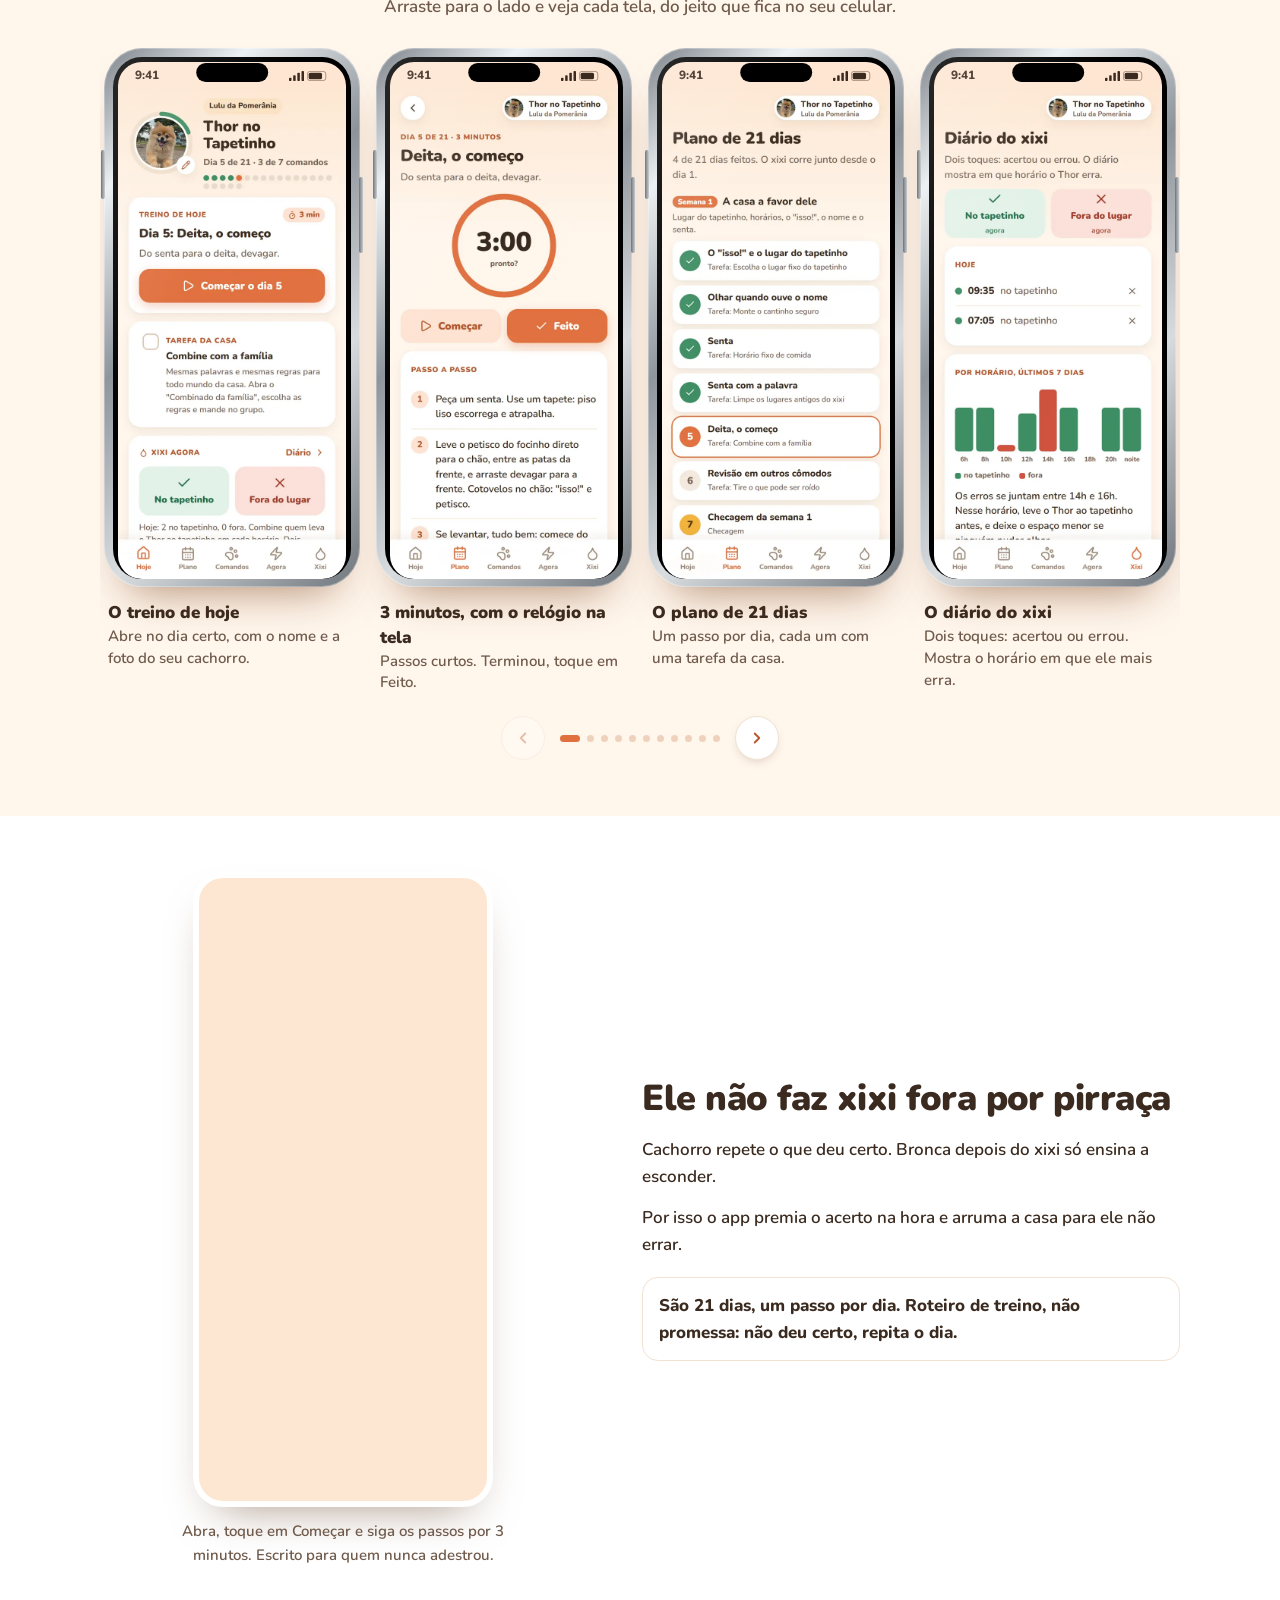
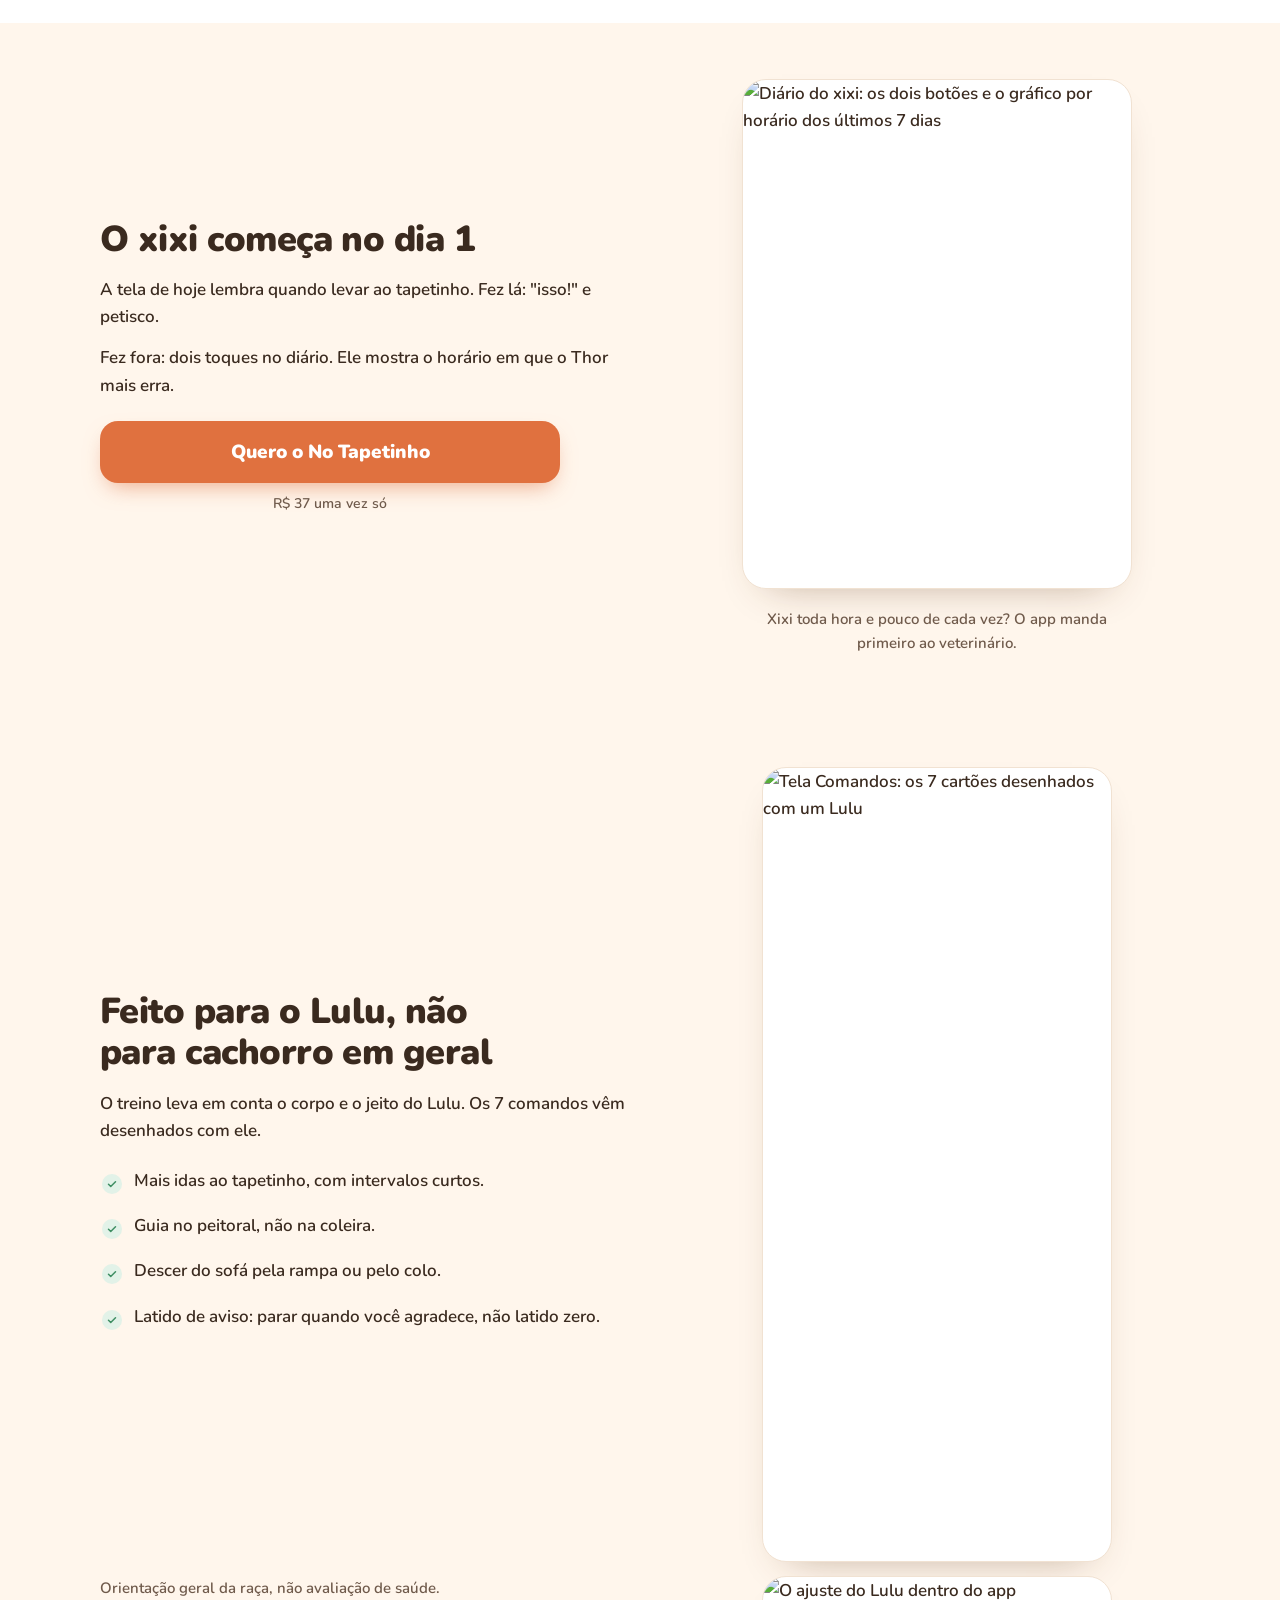
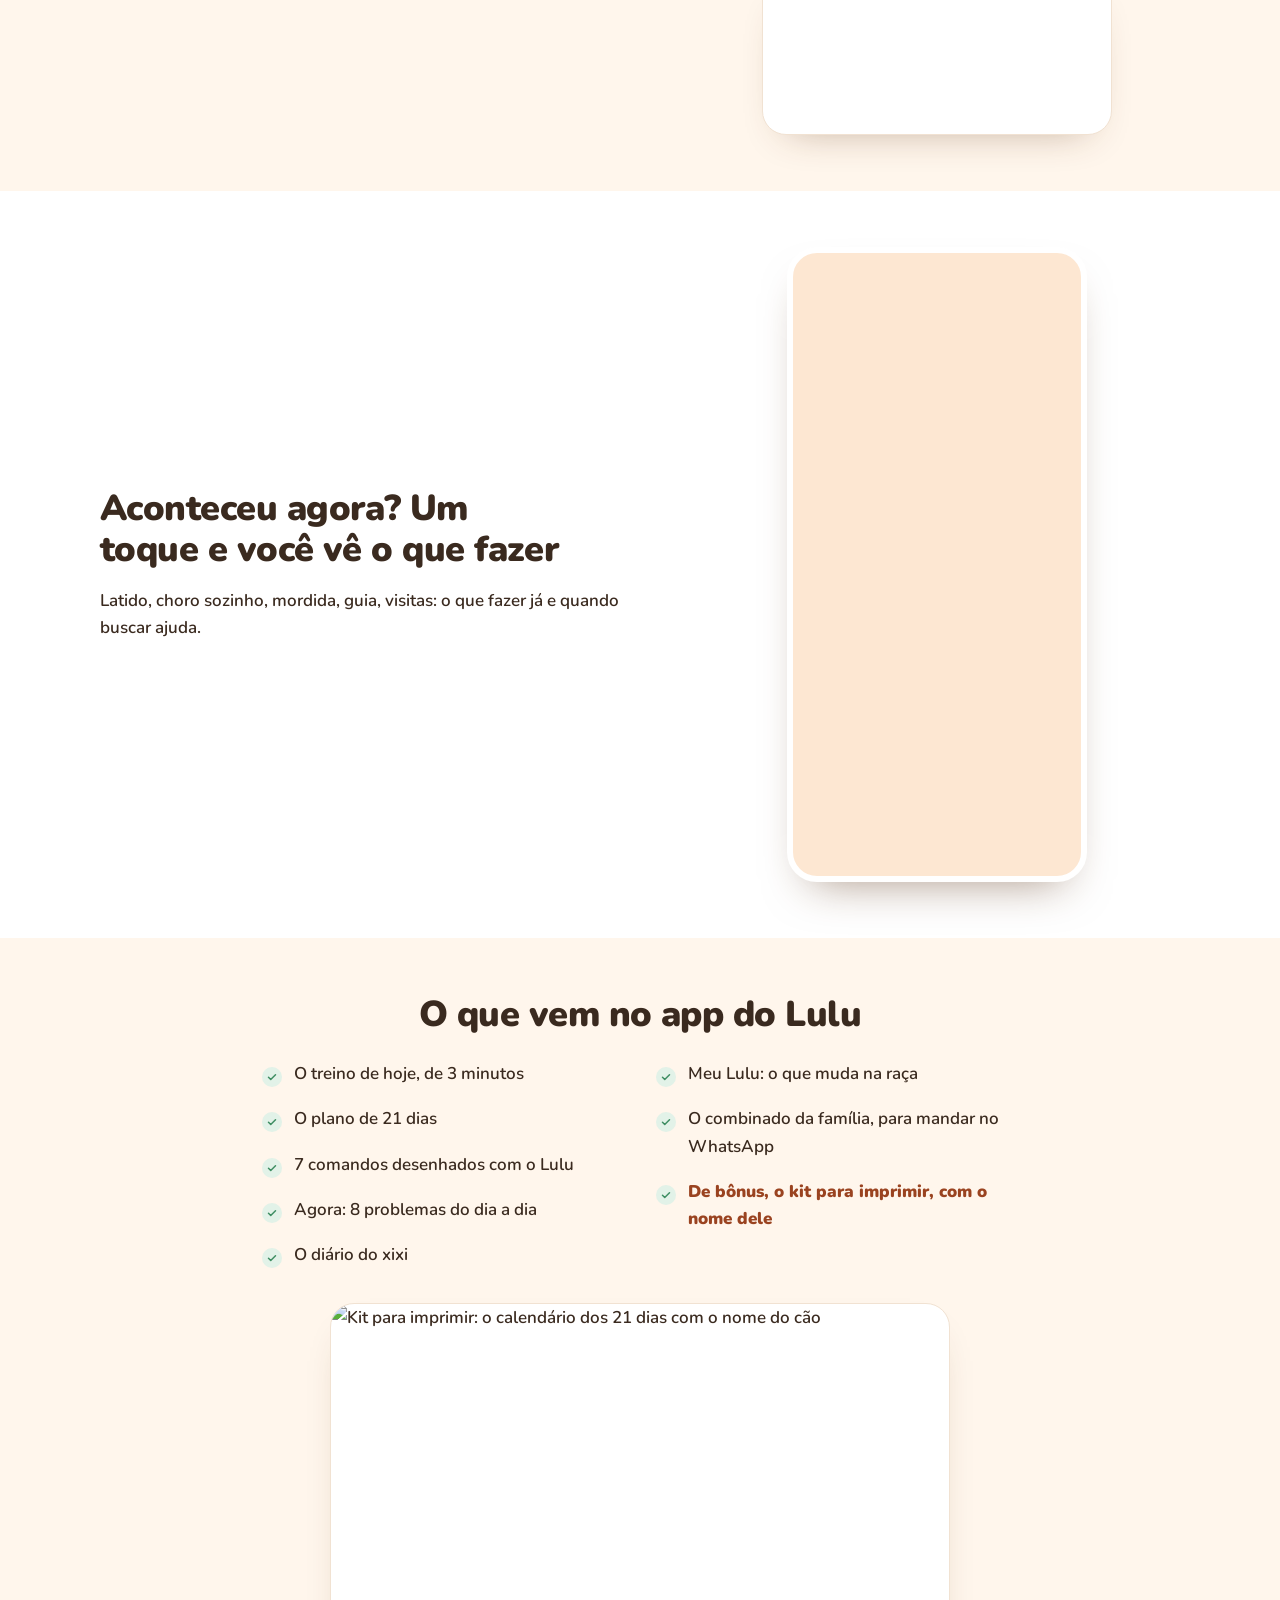
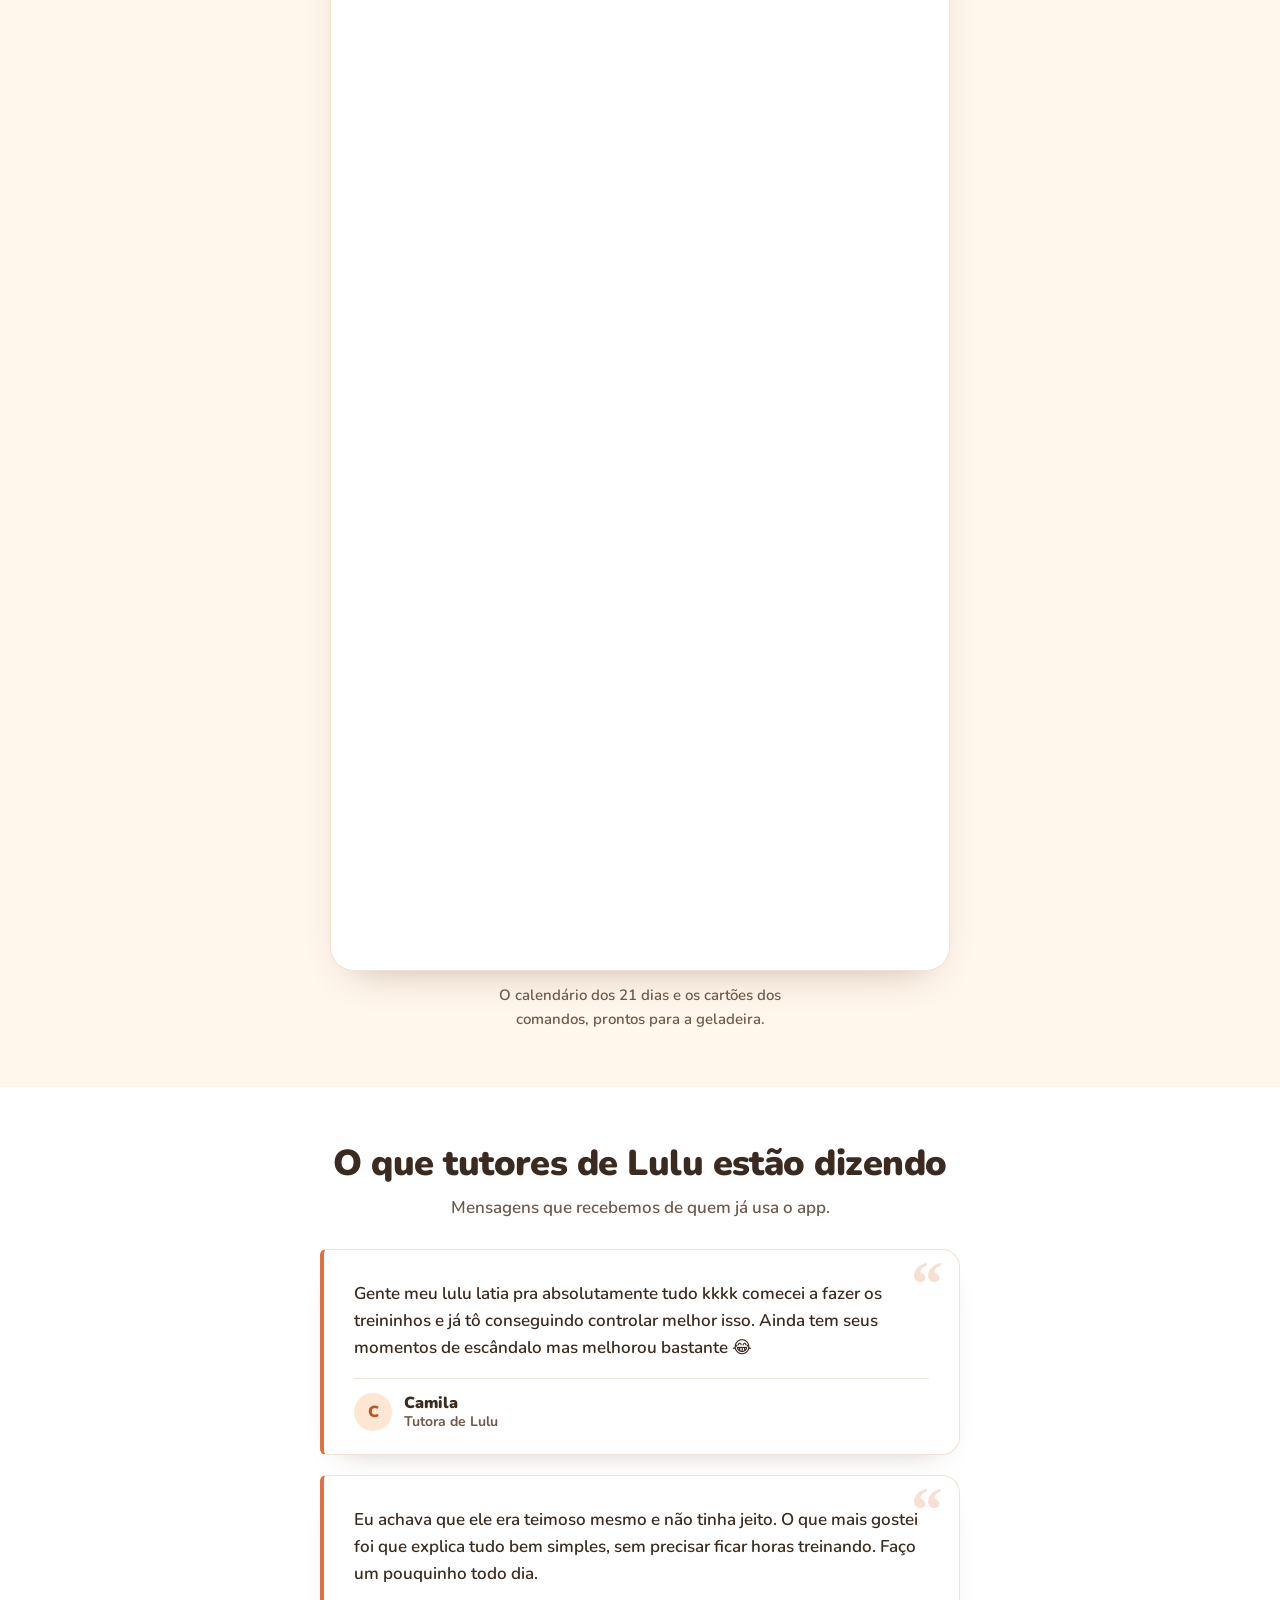
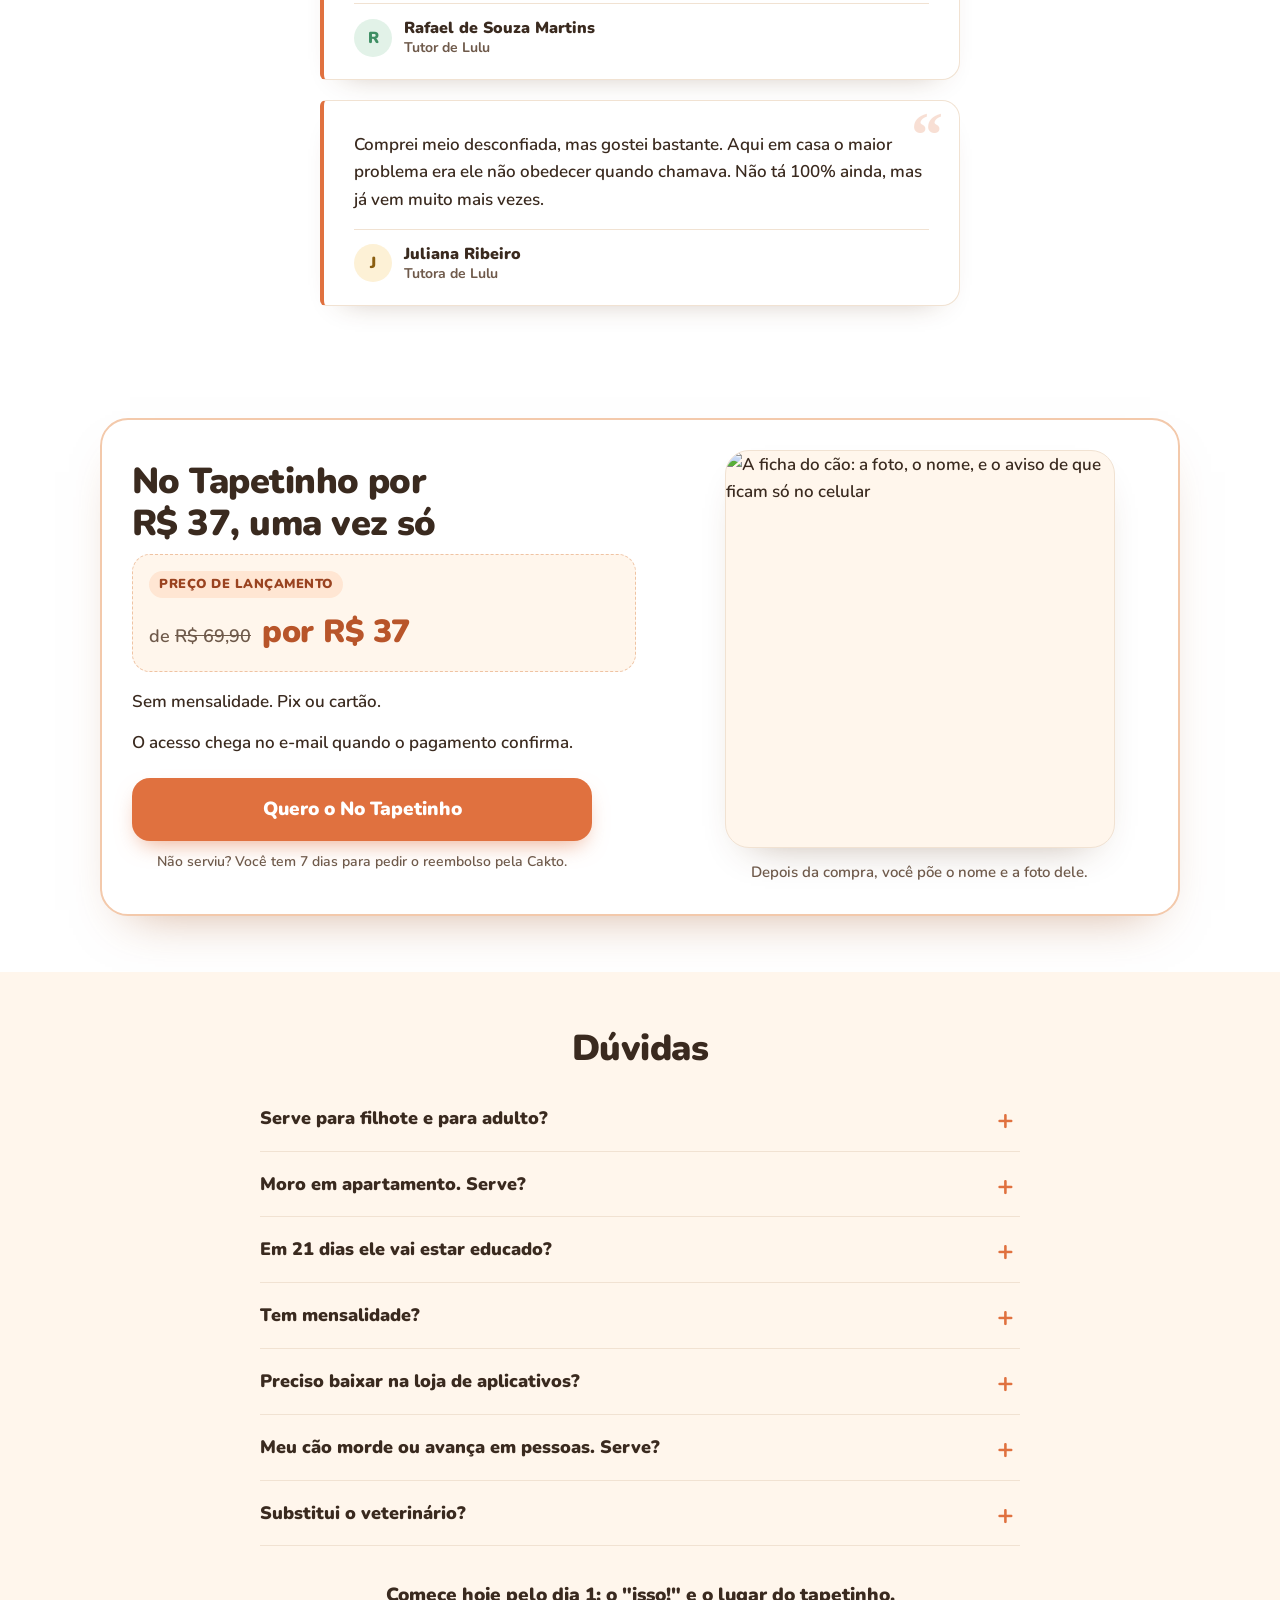
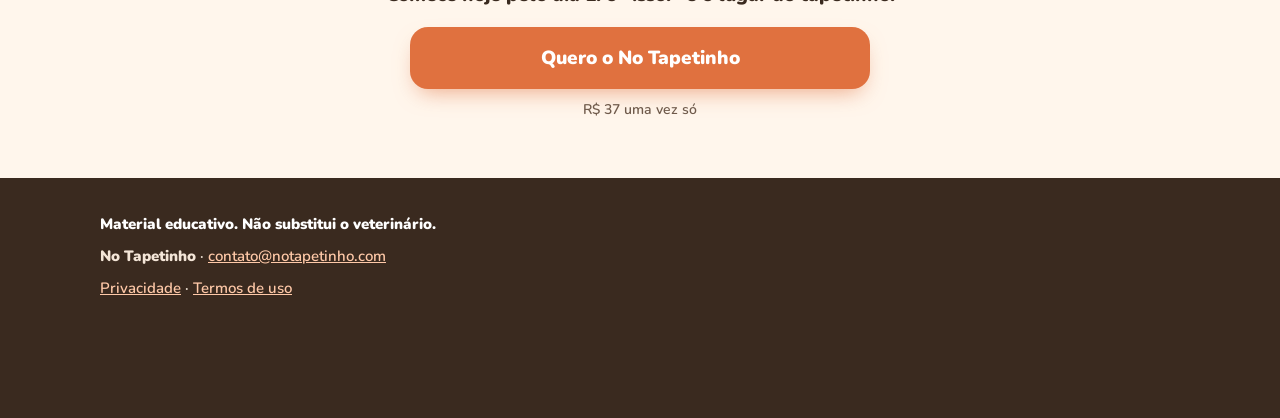
==== commit fc45096f: "Depoimentos reais nas 4 páginas de raça" ====
--- a/lulu/index.html
+++ b/lulu/index.html
@@ -79,6 +79,13 @@
  <h2 class="centro">O que vem no app do Lulu</h2>
  <ul class="lista-ok colunas"><li>O treino de hoje, de 3 minutos</li><li>O plano de 21 dias</li><li>7 comandos desenhados com o Lulu</li><li>Agora: 8 problemas do dia a dia</li><li>O diário do xixi</li><li>Meu Lulu: o que muda na raça</li><li>O combinado da família, para mandar no WhatsApp</li><li class="bonus">De bônus, o kit para imprimir, com o nome dele</li></ul>
  <figure class="legendada largo"><div class="shot"><img src="../img/lulu/kit.webp" width="756" height="1548" alt="Kit para imprimir: o calendário dos 21 dias com o nome do cão" loading="lazy" decoding="async"></div><figcaption>O calendário dos 21 dias e os cartões dos comandos, prontos para a geladeira.</figcaption></figure>
+</div></section>
+
+<section class="s-prova"><div class="wrap estreito">
+ <h2 class="centro">O que tutores de Lulu estão dizendo</h2><p class="centro prova-p">Mensagens que recebemos de quem já usa o app.</p>
+ <div class="depos"><figure class="depo"><blockquote><p>Gente meu lulu latia pra absolutamente tudo kkkk comecei a fazer os treininhos e já tô conseguindo controlar melhor isso. Ainda tem seus momentos de escândalo mas melhorou bastante 😂</p></blockquote><figcaption><span class="av av0" aria-hidden="true">C</span><span class="quem"><b>Camila</b><span>Tutora de Lulu</span></span></figcaption></figure>
+ <figure class="depo"><blockquote><p>Eu achava que ele era teimoso mesmo e não tinha jeito. O que mais gostei foi que explica tudo bem simples, sem precisar ficar horas treinando. Faço um pouquinho todo dia.</p></blockquote><figcaption><span class="av av1" aria-hidden="true">R</span><span class="quem"><b>Rafael de Souza Martins</b><span>Tutor de Lulu</span></span></figcaption></figure>
+ <figure class="depo"><blockquote><p>Comprei meio desconfiada, mas gostei bastante. Aqui em casa o maior problema era ele não obedecer quando chamava. Não tá 100% ainda, mas já vem muito mais vezes.</p></blockquote><figcaption><span class="av av2" aria-hidden="true">J</span><span class="quem"><b>Juliana Ribeiro</b><span>Tutora de Lulu</span></span></figcaption></figure></div>
 </div></section>
 
 <section class="s-oferta" id="oferta"><div class="wrap tri caixa-oferta">
--- a/estilo.css
+++ b/estilo.css
@@ -195,3 +195,19 @@
 .rz-outra p{margin-top:6px;color:var(--suave)}
 .rz-outra a{color:var(--terracota2);font-weight:800;overflow-wrap:anywhere}
 @media(min-width:760px){.rz-topo{padding:52px 0 34px}.rz-cartoes{grid-template-columns:repeat(4,minmax(0,1fr))}}
+/* depoimentos (2026-11-09): mensagens reais recebidas, em cartões de depoimento de página (aspas, texto, inicial, nome
+   e Tutora/Tutor da raça); sem foto, curtidas, data, estrelas ou selo */
+.prova-p{color:var(--suave);margin-top:-6px !important;text-wrap:balance}
+.depos{display:grid;gap:18px;max-width:640px;margin:28px auto 0}
+.depo{position:relative;margin:0;background:#fff;border:1px solid var(--linha);border-left:4px solid var(--terracota);border-radius:6px 18px 18px 6px;padding:26px 22px 20px 24px;box-shadow:0 14px 30px -24px rgba(90,50,20,.45)}
+.depo:before{content:'\201C';position:absolute;top:2px;right:16px;font:900 64px/1 Georgia,'Times New Roman',serif;color:var(--terracota);opacity:.22}
+.depo blockquote{margin:0}
+.depo blockquote p{font-size:17px;font-weight:600;line-height:1.6;color:var(--tinta);overflow-wrap:anywhere}
+.depo figcaption{display:flex;align-items:center;gap:12px;margin-top:16px;padding-top:14px;border-top:1px solid var(--linha)}
+.depo .av{flex:0 0 38px;width:38px;height:38px;border-radius:50%;display:flex;align-items:center;justify-content:center;font-size:16px;font-weight:900;line-height:1;color:var(--terracota2);background:var(--pessego)}
+.depo .av1{color:var(--verde);background:var(--verde2)}
+.depo .av2{color:#8A5E10;background:var(--sol2)}
+.quem{display:flex;flex-direction:column;line-height:1.3}
+.quem b{font-size:16px;font-weight:900}
+.quem span{font-size:14px;font-weight:700;color:var(--suave)}
+@media (min-width:861px){.depos{gap:20px}.depo{padding:30px 30px 22px 30px}}
